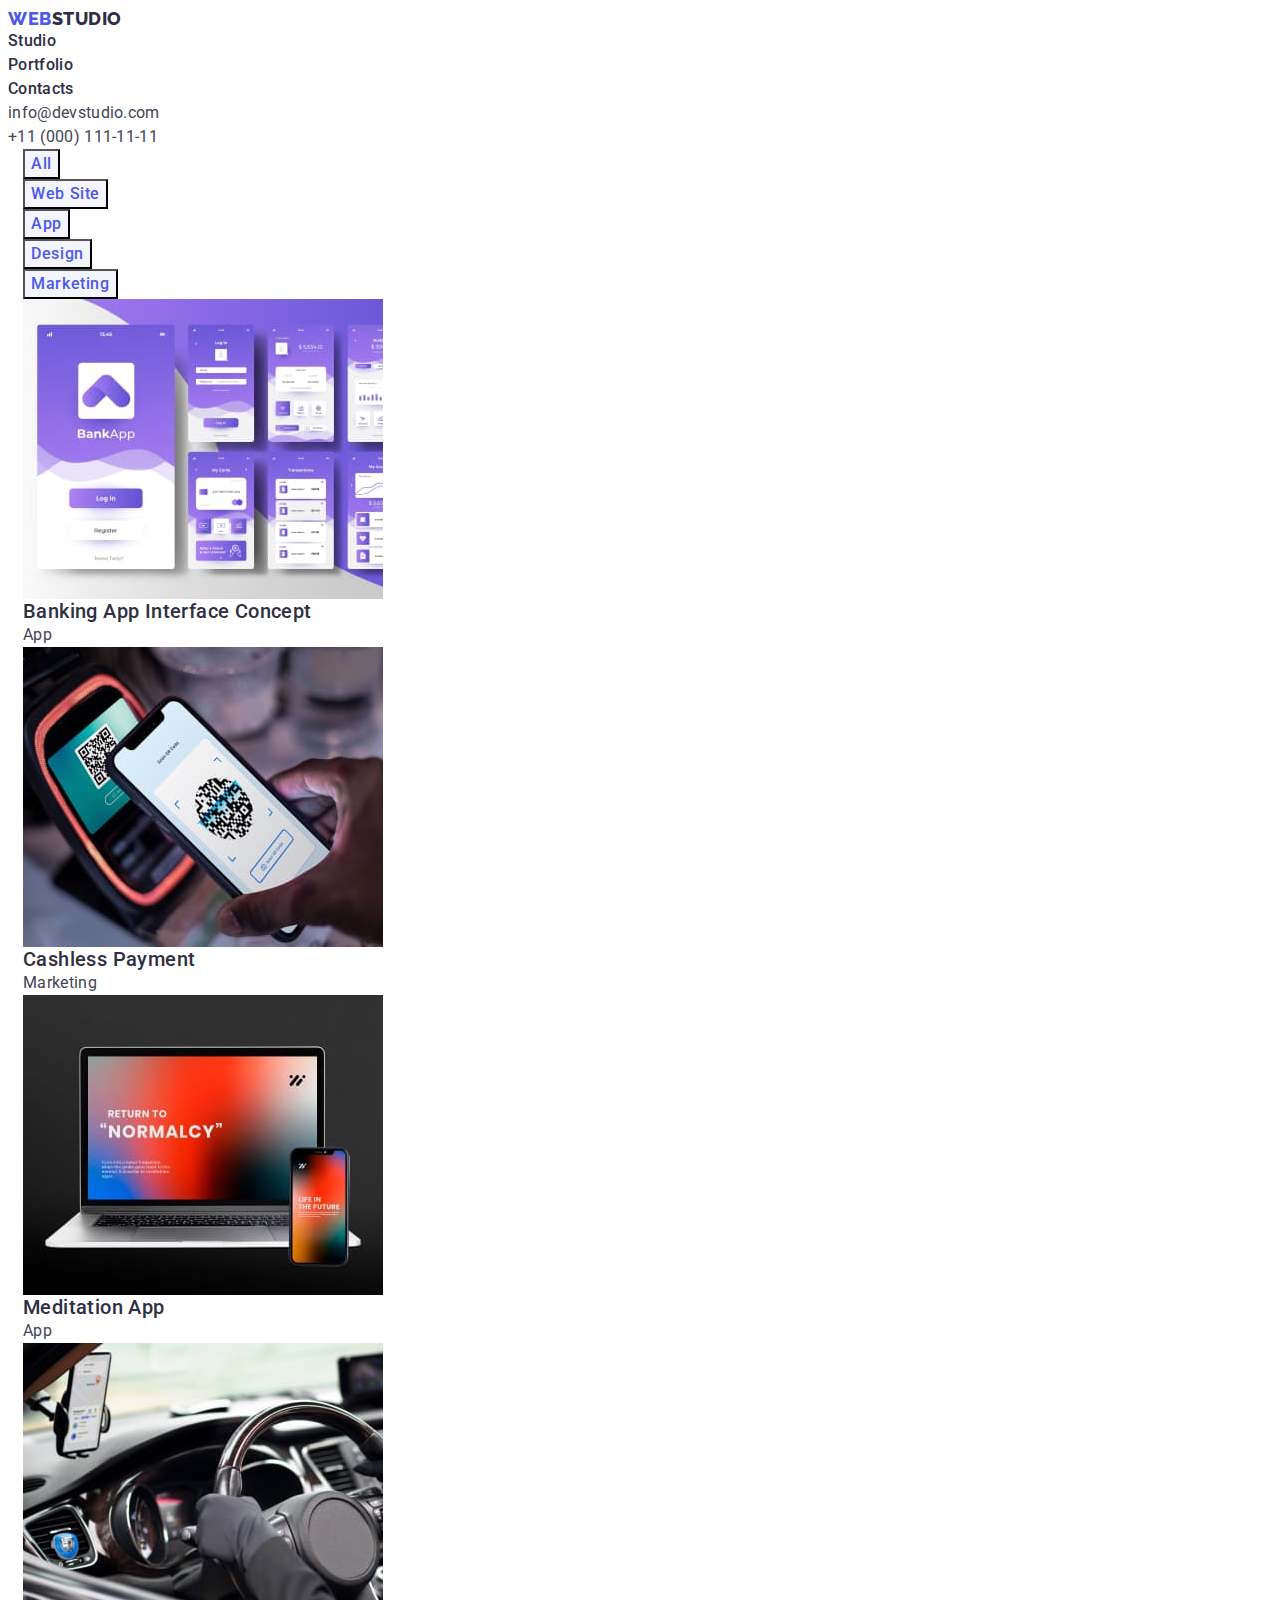
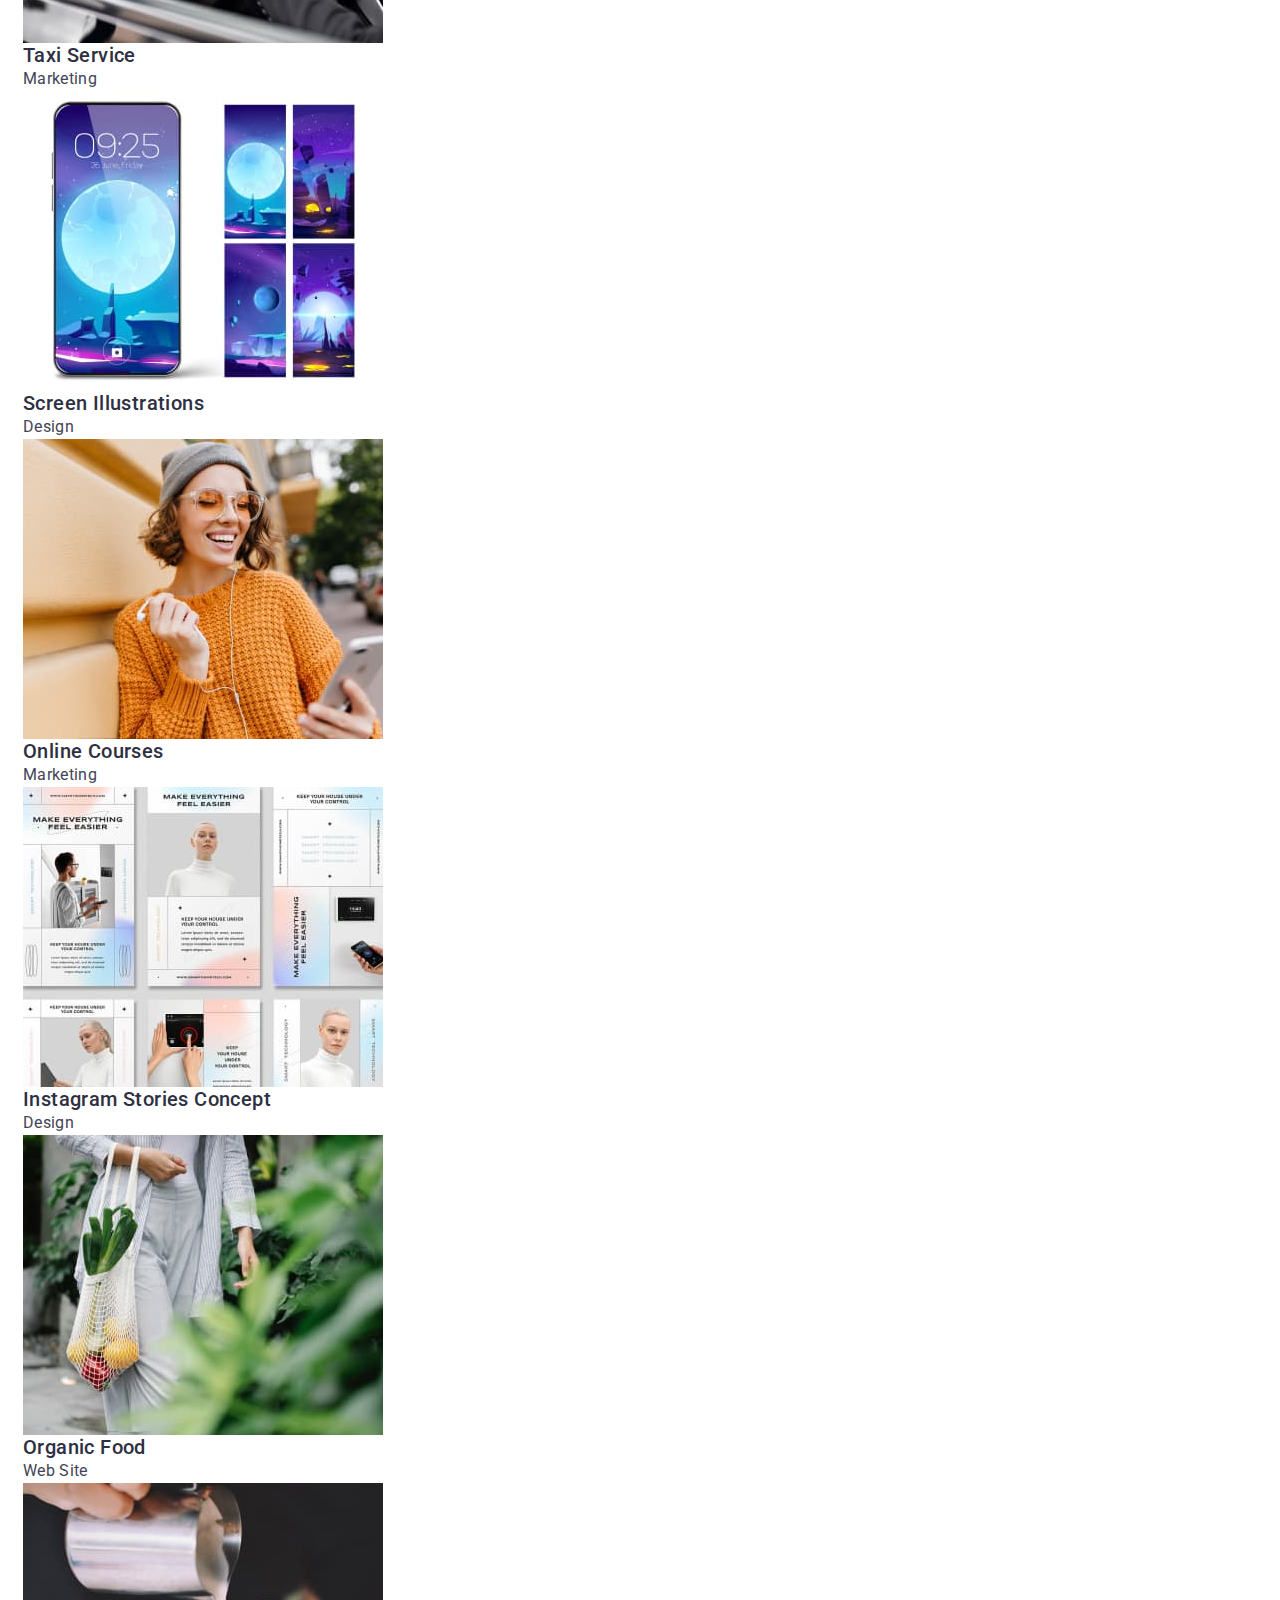
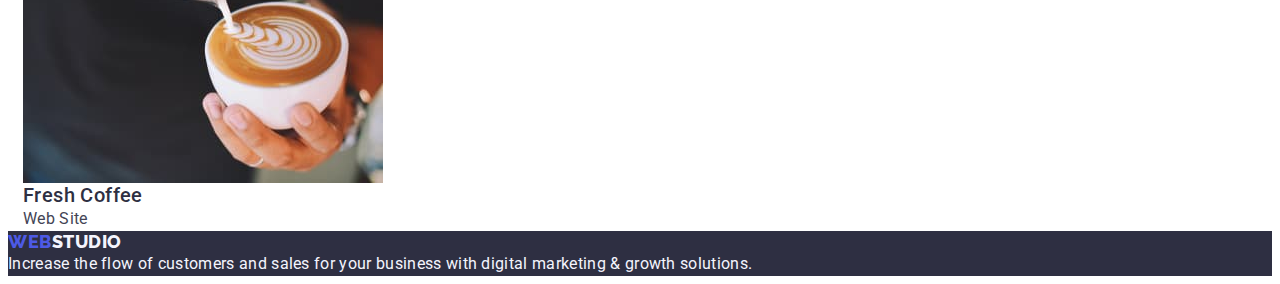
==== portfolio.html @ c01a95d7 "1" ====
<!DOCTYPE html>
<html lang="en">
  <head>
    <meta charset="UTF-8" />
    <meta http-equiv="X-UA-Compatible" content="IE=edge" />
    <meta name="viewport" content="width=device-width, initial-scale=1.0" />
    <title>WebStudio2</title>
    <link rel="preconnect" href="https://fonts.googleapis.com" />
    <link rel="preconnect" href="https://fonts.gstatic.com" crossorigin />
    <link
      href="https://fonts.googleapis.com/css2?family=Raleway:wght@800&family=Roboto:wght@400;500;700;900&display=swap"
      rel="stylesheet"
    />
    <link rel="stylesheet" href="./css/styles.css" />
  </head>
  <body>
    <header>
      <nav>
        <a class="logo link" href="./index.html">
          Web<span class="logotope">Studio</span></a
        >
        <ul class="header-link list">
          <li><a class="onelinks link" href="./index.html">Studio</a></li>
          <li>
            <a class="onelinks link" href="./portfolio.html">Portfolio</a>
          </li>
          <li><a class="onelinks link" href="">Contacts</a></li>
        </ul>
      </nav>
      <address class="blue">
        <ul class="list addr">
          <li>
            <a class="contacts link" href="mailto:info@devstudio.com"
              >info@devstudio.com</a
            >
          </li>
          <li>
            <a class="contacts link" href="tel:+110001111111"
              >+11 (000) 111-11-11</a
            >
          </li>
        </ul>
      </address>
    </header>
    <main>
      <section>
        <div class="container">
          <h1 hidden>pressbutton</h1>
          <ul class="list">
            <li><button class="pressbutton" type="button">All</button></li>
            <li><button class="pressbutton" type="button">Web Site</button></li>
            <li><button class="pressbutton" type="button">App</button></li>
            <li><button class="pressbutton" type="button">Design</button></li>
            <li>
              <button class="pressbutton" type="button">Marketing</button>
            </li>
          </ul>

          <ul class="list">
            <li>
              <a class="link" href="">
                <img src="./images/dz2/img.jpg" alt="вкладки" width="360" />

                <h2 class="page">Banking App Interface Concept</h2>
                <p class="tab">App</p>
              </a>
            </li>
            <li>
              <a class="link" href="">
                <img src="./images/dz2/img1.jpg" alt="сканер" width="360" />

                <h2 class="page">Cashless Payment</h2>
                <p class="tab">Marketing</p>
              </a>
            </li>
            <li>
              <a class="link" href="">
                <img src="./images/dz2/img2.jpg" alt="ноутбук" width="360" />

                <h2 class="page">Meditation App</h2>
                <p class="tab">App</p>
              </a>
            </li>
            <li>
              <a class="link" href="">
                <img src="./images/dz2/img3.jpg" alt="автомобиль" width="360" />

                <h2 class="page">Taxi Service</h2>
                <p class="tab">Marketing</p>
              </a>
            </li>
            <li>
              <a class="link" href="">
                <img src="./images/dz2/img4.jpg" alt="телефон" width="360" />

                <h2 class="page">Screen Illustrations</h2>
                <p class="tab">Design</p>
              </a>
            </li>
            <li>
              <a class="link" href="">
                <img src="./images/dz2/img5.jpg" alt="девушка" width="360" />

                <h2 class="page">Online Courses</h2>
                <p class="tab">Marketing</p>
              </a>
            </li>
            <li>
              <a class="link" href="">
                <img
                  src="./images/dz2/img6.jpg"
                  alt="инстаграммный-конспекс"
                  width="360"
                />
                <h2 class="page">Instagram Stories Concept</h2>
                <p class="tab">Design</p>
              </a>
            </li>
            <li>
              <a class="link" href="">
                <img src="./images/dz2/img7.jpg" alt="еда" width="360" />

                <h2 class="page">Organic Food</h2>
                <p class="tab">Web Site</p>
              </a>
            </li>
            <li>
              <a class="link" href="">
                <img src="./images/dz2/img8.jpg" alt="кофе" width="360" />

                <h2 class="page">Fresh Coffee</h2>
                <p class="tab">Web Site</p>
              </a>
            </li>
          </ul>
        </div>
      </section>
    </main>

    <footer class="basement">
      <a class="logo link" href="./index.html">
        Web<span class="spam">Studio</span></a
      >
      <p class="increase">
        Increase the flow of customers and sales for your business with digital
        marketing & growth solutions.
      </p>
    </footer>
  </body>
</html>
---- css/styles.css ----
:root {
  --primary-navy-color: #2e2f42;
  --primary-slate-color: #434455;
  --primary-cloud-color: #f4f4fd;
  --primary-white-color: #ffffff;
  --primary-iris-color: #4d5ae5;
  --primary-ocean-color: #404bbf;

  --primary-text: "Roboto", sans-serif;
  --secondary-text: "Raleway", sans-serif;
}

h1,
h2,
h3,
p {
  margin-bottom: 0;
  margin-top: 0;
}
ul {
  margin-top: 0;
  margin-bottom: 0;
  padding-left: 0;
}
img {
  display: block;
}

img {
  display: block;
  max-width: 100%;
  object-fit: cover;
}

body {
  font-family: "Roboto", sans-serif;
  color: #434455;
  background-color: #ffffff;
}
/* Голова */
.logo {
  font-family: "Raleway", sans-serif;
  font-weight: 800;
  font-size: 18px;
  text-transform: uppercase;
  line-height: 1.17;
  letter-spacing: 0.03em;
  color: #4d5ae5;
  text-decoration: none;

  display: inline-block;
  margin-right: 76px;
}
.link {
  text-decoration: none;
}
.logotope {
  color: #2e2f42;
}

.onelinks {
  color: var(--primary-navy-color);
  font-weight: 500;
  font-size: 16px;
  letter-spacing: 0.02em;
  text-decoration: none;
  font-family: "Roboto", sans-serif;
  line-height: 1.5;

  padding-bottom: 24px;
  display: flex;
  flex-direction: row;
  align-items: flex-start;
  padding: 0px;
  gap: 40px;
  box-shadow: (0px 4px 4px rgba(0, 0, 0, 0.25));
}
.onelinks:hover {
  color: var(--primary-ocean-color);
}
.onelinks:focus {
  color: var(--primary-ocean-color);
}

.contacts {
  font-family: "Roboto", sans-serif;
  font-size: 16px;
  line-height: 1.5;
  letter-spacing: 0.02em;
  color: var(--primary-slate-color);
  text-decoration: none;
}
.contacts:hover {
  color: var(--primary-ocean-color);
}
.contacts:focus {
  color: var(--primary-ocean-color);
}

.list {
  list-style: none;
  font-style: normal;
}

.net {
  font-style: normal;
}
/* Главная страницв */
.firstpage {
  background-color: var(--primary-navy-color);
}
.titles {
  font-family: "Roboto", sans-serif;
  font-size: 56px;
  line-height: 1.07;
  letter-spacing: 0.02em;
  text-align: center;
  color: #ffffff;
}
.orders {
  background-color: #4d5ae5;
  font-family: "Roboto", sans-serif;
  font-weight: 500;
  font-size: 16px;
  line-height: 1.5;
  letter-spacing: 0.04em;
  cursor: pointer;
  color: var(--primary-white-color);
}
.orders:hover {
  background-color: #404bbf;
}
.orders:focus {
  background-color: #404bbf;
}

/* статьи */
.strategy {
  font-family: "Roboto", sans-serif;
  font-weight: 500;
  font-size: 20px;
  line-height: 1.2;
  letter-spacing: 0.02em;
  color: var(--primary-navy-color);
}
.text {
  font-family: "Roboto", sans-serif;
  font-weight: 400;
  font-size: 16px;
  line-height: 1.5;
  letter-spacing: 0.02em;
  color: var(--primary-slate-color);
  text-align: left;
}

/* Чем занимаются */
.what {
  font-family: "Roboto", sans-serif;
  font-weight: 700;
  font-size: 36px;
  line-height: 1.11;
  letter-spacing: 0.02em;
  color: var(--primary-navy-color);
  text-align: center;
  text-transform: capitalize;
  text-transform: capitalize;
}
.fours {
  background-color: #f4f4fd;
}
.focus {
  background-color: #ffffff;
}
.team {
  font-family: "Roboto", sans-serif;
  font-weight: 700;
  font-size: 36px;
  line-height: 1.11;
  letter-spacing: 0.02em;
  text-align: center;
  text-transform: capitalize;
  color: var(--primary-navy-color);
}
.people {
  font-family: "Roboto", sans-serif;
  font-weight: 500;
  font-size: 20px;
  line-height: 1.2;
  letter-spacing: 0.02em;
  text-align: center;
  color: var(--primary-navy-color);
  background-color: #ffffff;
}
.profession {
  font-family: "Roboto", sans-serif;
  font-weight: 400;
  font-size: 16px;
  line-height: 1.5;
  letter-spacing: 0.02em;
  text-align: center;
  color: var(--primary-slate-color);
  background-color: #ffffff;
}

/* Подвал */
.basement {
  background-color: var(--primary-navy-color);
}
.increase {
  font-family: "Roboto", sans-serif;
  font-weight: 400;
  font-size: 16px;
  line-height: 1.5;
  letter-spacing: 0.02em;
  color: var(--primary-cloud-color);
}
/* Вторая страница */
.pressbutton {
  font-family: "Roboto", sans-serif;
  font-weight: 500;
  font-size: 16px;
  line-height: 1.5;
  letter-spacing: 0.04em;
  color: var(--primary-iris-color);
  background-color: var(--primary-cloud-color);
  cursor: pointer;
}
.pressbutton:hover {
  color: var(--primary-white-color);
  background-color: var(--primary-ocean-color);
}
.pressbutton:focus {
  color: var(--primary-white-color);
  background-color: var(--primary-ocean-color);
}

.web {
  font-family: "Roboto", sans-serif;
  font-weight: 500;
  font-size: 16px;
  line-height: 1.5;
  letter-spacing: 0.04em;
  color: var(--primary-iris-color);
  background-color: var(--primary-cloud-color);
  cursor: pointer;
}
.web:hover {
  color: var(--primary-white-color);
  background-color: var(--primary-ocean-color);
}
.web:focus {
  color: var(--primary-white-color);
  background-color: var(--primary-ocean-color);
}
.app {
  font-family: "Roboto", sans-serif;
  font-weight: 500;
  font-size: 16px;
  line-height: 1.5;
  letter-spacing: 0.04em;
  color: var(--primary-iris-color);
  background-color: var(--primary-cloud-color);
  cursor: pointer;
}
.app:hover {
  color: var(--primary-white-color);
  background-color: var(--primary-ocean-color);
}
.app:focus {
  color: var(--primary-white-color);
  background-color: var(--primary-ocean-color);
}
.design {
  font-family: "Roboto", sans-serif;
  font-weight: 500;
  font-size: 16px;
  line-height: 1.5;
  letter-spacing: 0.04em;
  color: var(--primary-iris-color);
  background-color: var(--primary-cloud-color);
  cursor: pointer;
}
.design:hover {
  color: var(--primary-white-color);
  background-color: var(--primary-ocean-color);
}
.design:focus {
  color: var(--primary-white-color);
  background-color: var(--primary-ocean-color);
}
.list {
  list-style: none;
}

.markering {
  font-family: "Roboto", sans-serif;
  font-weight: 500;
  font-size: 16px;
  line-height: 1.5;
  letter-spacing: 0.04em;
  color: var(--primary-iris-color);
  background-color: var(--primary-cloud-color);
  cursor: pointer;
}
.markering:hover {
  color: var(--primary-white-color);
  background-color: var(--primary-ocean-color);
}
.markering:focus {
  color: var(--primary-white-color);
  background-color: var(--primary-ocean-color);
}

.page {
  font-family: "Roboto", sans-serif;
  font-weight: 500;
  font-size: 20px;
  line-height: 1.2;
  letter-spacing: 0.02em;
  color: var(--primary-navy-color);
}
.tab {
  font-family: "Roboto", sans-serif;
  font-weight: 400;
  font-size: 16px;
  line-height: 1.5;
  letter-spacing: 0.02em;
  color: var(--primary-slate-color);
}

.addr {
  font-style: normal;
}
.blue {
  font-style: normal;
}

.spam {
  color: #f4f4fd;
}

.header-nav {
  display: flex;
  align-items: baseline;
  width: 1440px;
  align-items: center;
}

.main-title {
  width: 1440px;
  height: 600px;
  padding-left: 0px;
  padding-top: 72px;
  box-shadow: 0px 4px 4px rgba(0, 0, 0, 0.25);
}

.main-block {
  width: 1128px;
}

.main-what {
}

.main-fours {
}

.footer-increase {
}
.header-link {
  gap: 40px;
}
.open {
  border-bottom: 1px solid #e7e9fc;
}
.container {
  width: 1158px;
  margin: 0;
  padding-left: 15px;
  padding-right: 15px;
}
.header-ul {
  padding-top: 24px;
  padding-bottom: 24px;
  display: flex;
}
.header-ct {
  display: flex;
  gap: 40px;
}
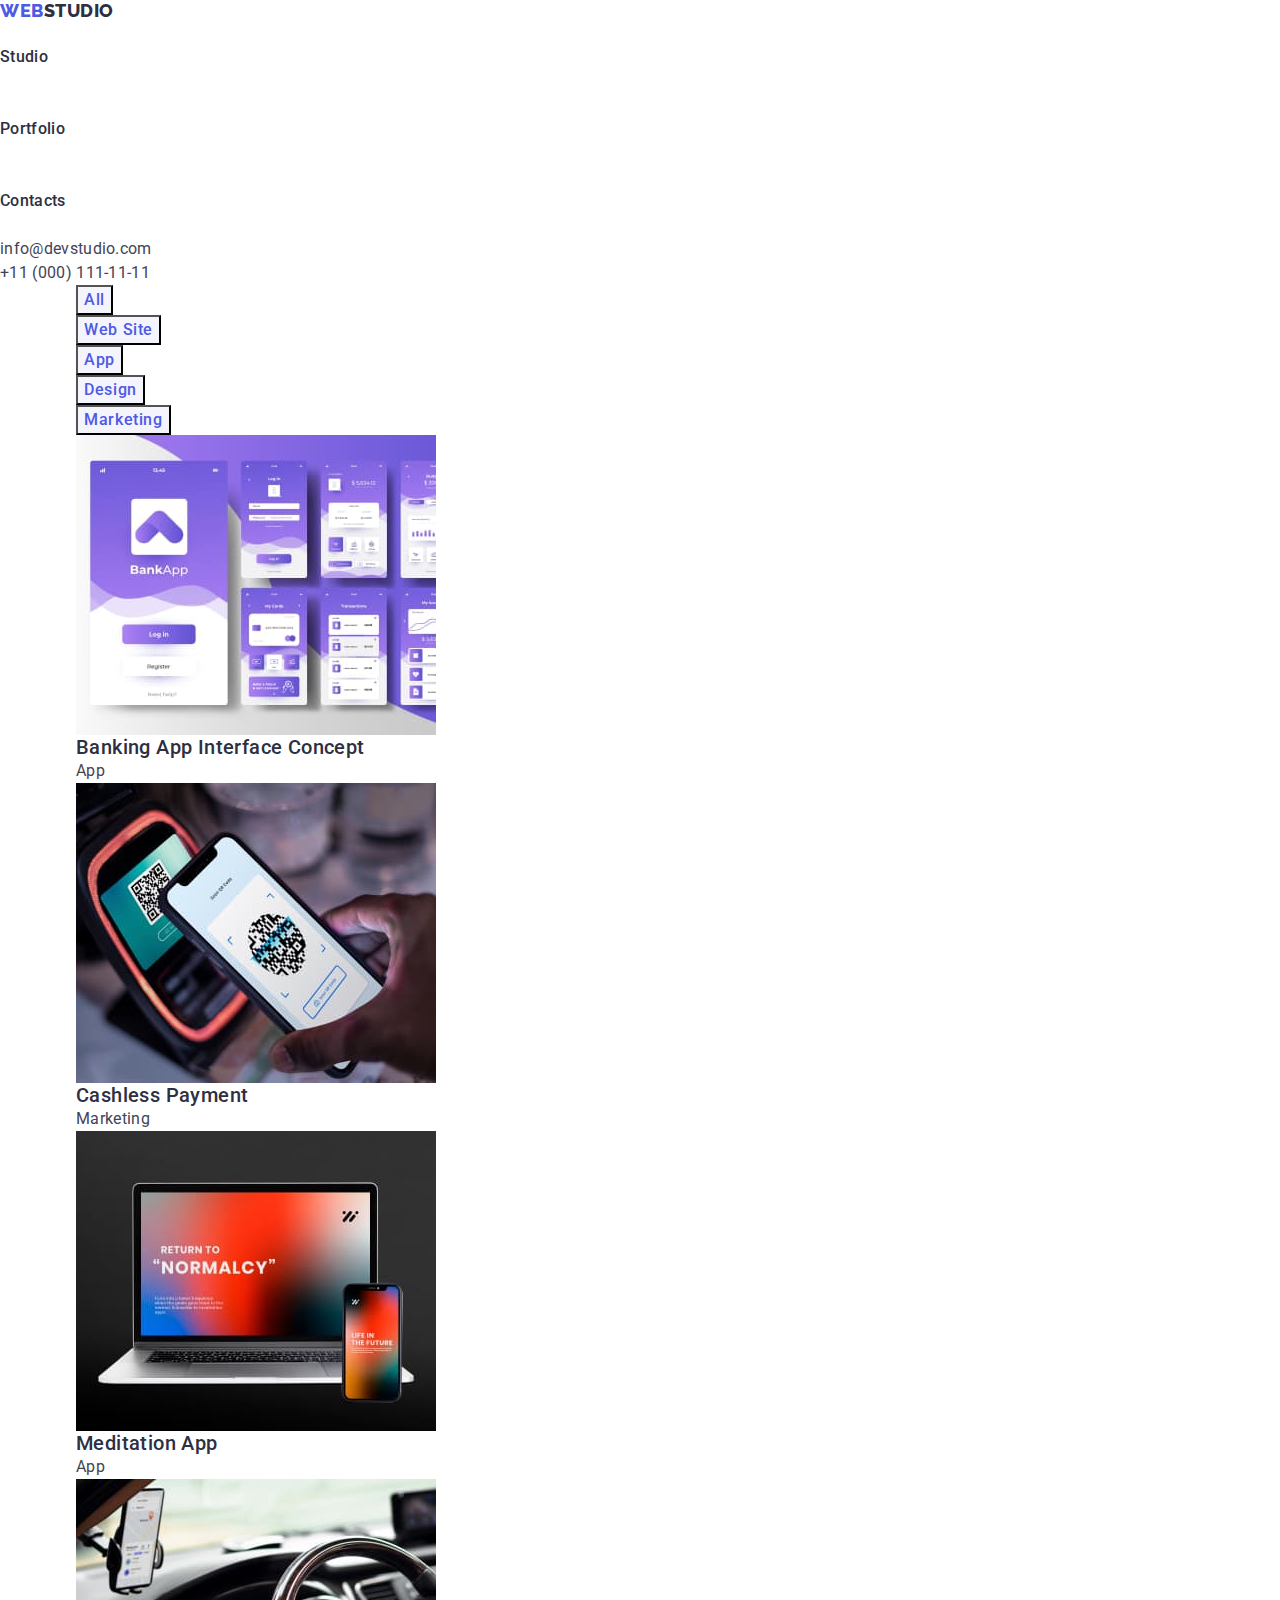
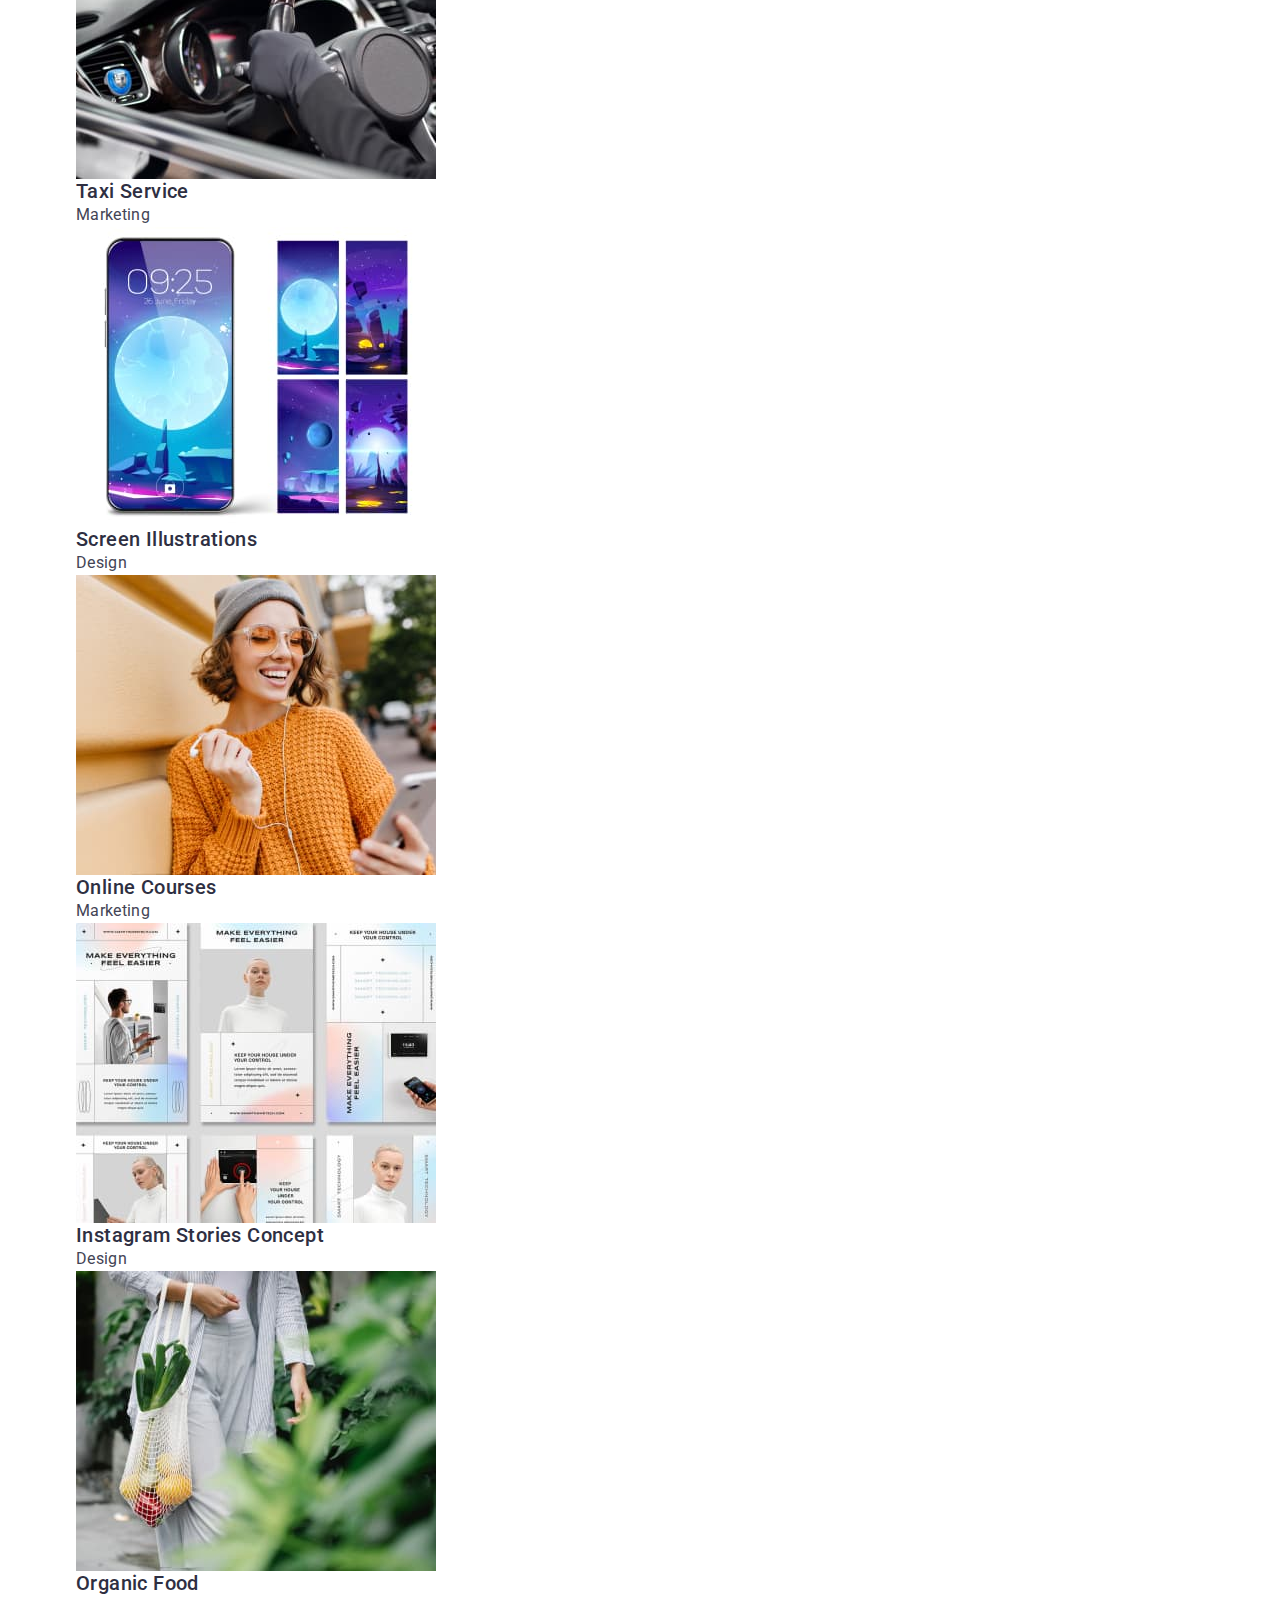
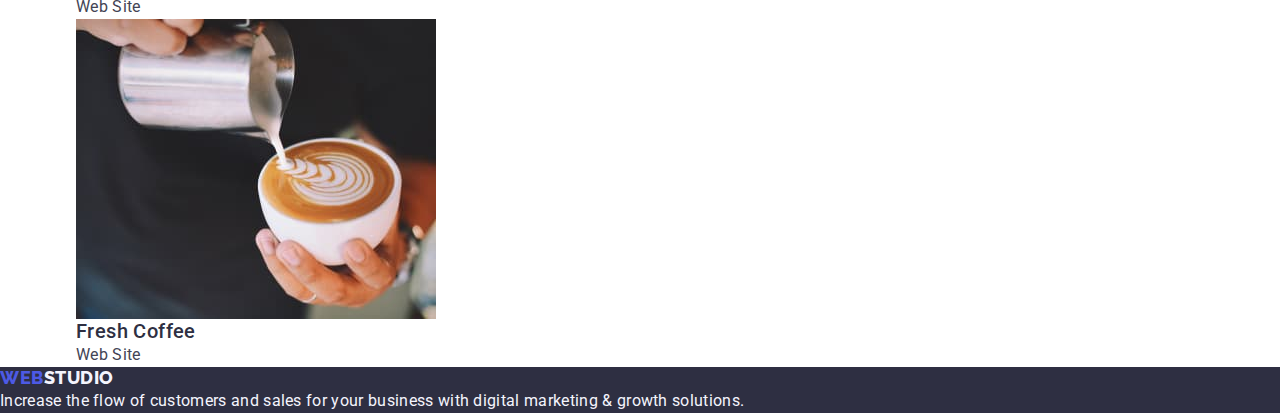
==== commit cefb3cac: "4" ====
--- a/portfolio.html
+++ b/portfolio.html
@@ -5,6 +5,10 @@
     <meta http-equiv="X-UA-Compatible" content="IE=edge" />
     <meta name="viewport" content="width=device-width, initial-scale=1.0" />
     <title>WebStudio2</title>
+    <link
+      rel="stylesheet"
+      href="https://cdn.jsdelivr.net/npm/modern-normalize@2.0.0/modern-normalize.min.css"
+    />
     <link rel="preconnect" href="https://fonts.googleapis.com" />
     <link rel="preconnect" href="https://fonts.gstatic.com" crossorigin />
     <link
--- a/css/styles.css
+++ b/css/styles.css
@@ -66,12 +66,10 @@
   text-decoration: none;
   font-family: "Roboto", sans-serif;
   line-height: 1.5;
-
+  padding-top: 24px;
   padding-bottom: 24px;
   display: flex;
   flex-direction: row;
-  align-items: flex-start;
-  padding: 0px;
   gap: 40px;
   box-shadow: (0px 4px 4px rgba(0, 0, 0, 0.25));
 }
@@ -108,6 +106,8 @@
 /* Главная страницв */
 .firstpage {
   background-color: var(--primary-navy-color);
+  padding-top: 188px;
+  padding-bottom: 188px;
 }
 .titles {
   font-family: "Roboto", sans-serif;
@@ -116,6 +116,7 @@
   letter-spacing: 0.02em;
   text-align: center;
   color: #ffffff;
+  max-width: 496px;
 }
 .orders {
   background-color: #4d5ae5;
@@ -126,6 +127,12 @@
   letter-spacing: 0.04em;
   cursor: pointer;
   color: var(--primary-white-color);
+  display: block;
+
+  height: 56px;
+  border: none;
+  border-radius: 4px;
+  min-width: 169px;
 }
 .orders:hover {
   background-color: #404bbf;
@@ -349,8 +356,8 @@
 .main-title {
   width: 1440px;
   height: 600px;
-  padding-left: 0px;
-  padding-top: 72px;
+  padding-left: 188px;
+  padding-top: 188px;
   box-shadow: 0px 4px 4px rgba(0, 0, 0, 0.25);
 }
 
@@ -374,7 +381,7 @@
 }
 .container {
   width: 1158px;
-  margin: 0;
+  margin: 0 auto;
   padding-left: 15px;
   padding-right: 15px;
 }
@@ -382,8 +389,14 @@
   padding-top: 24px;
   padding-bottom: 24px;
   display: flex;
+  gap: 40px;
 }
 .header-ct {
   display: flex;
   gap: 40px;
-}
+  padding-top: 24px;
+  padding-bottom: 24px;
+}
+.header-div {
+  display: flex;
+}
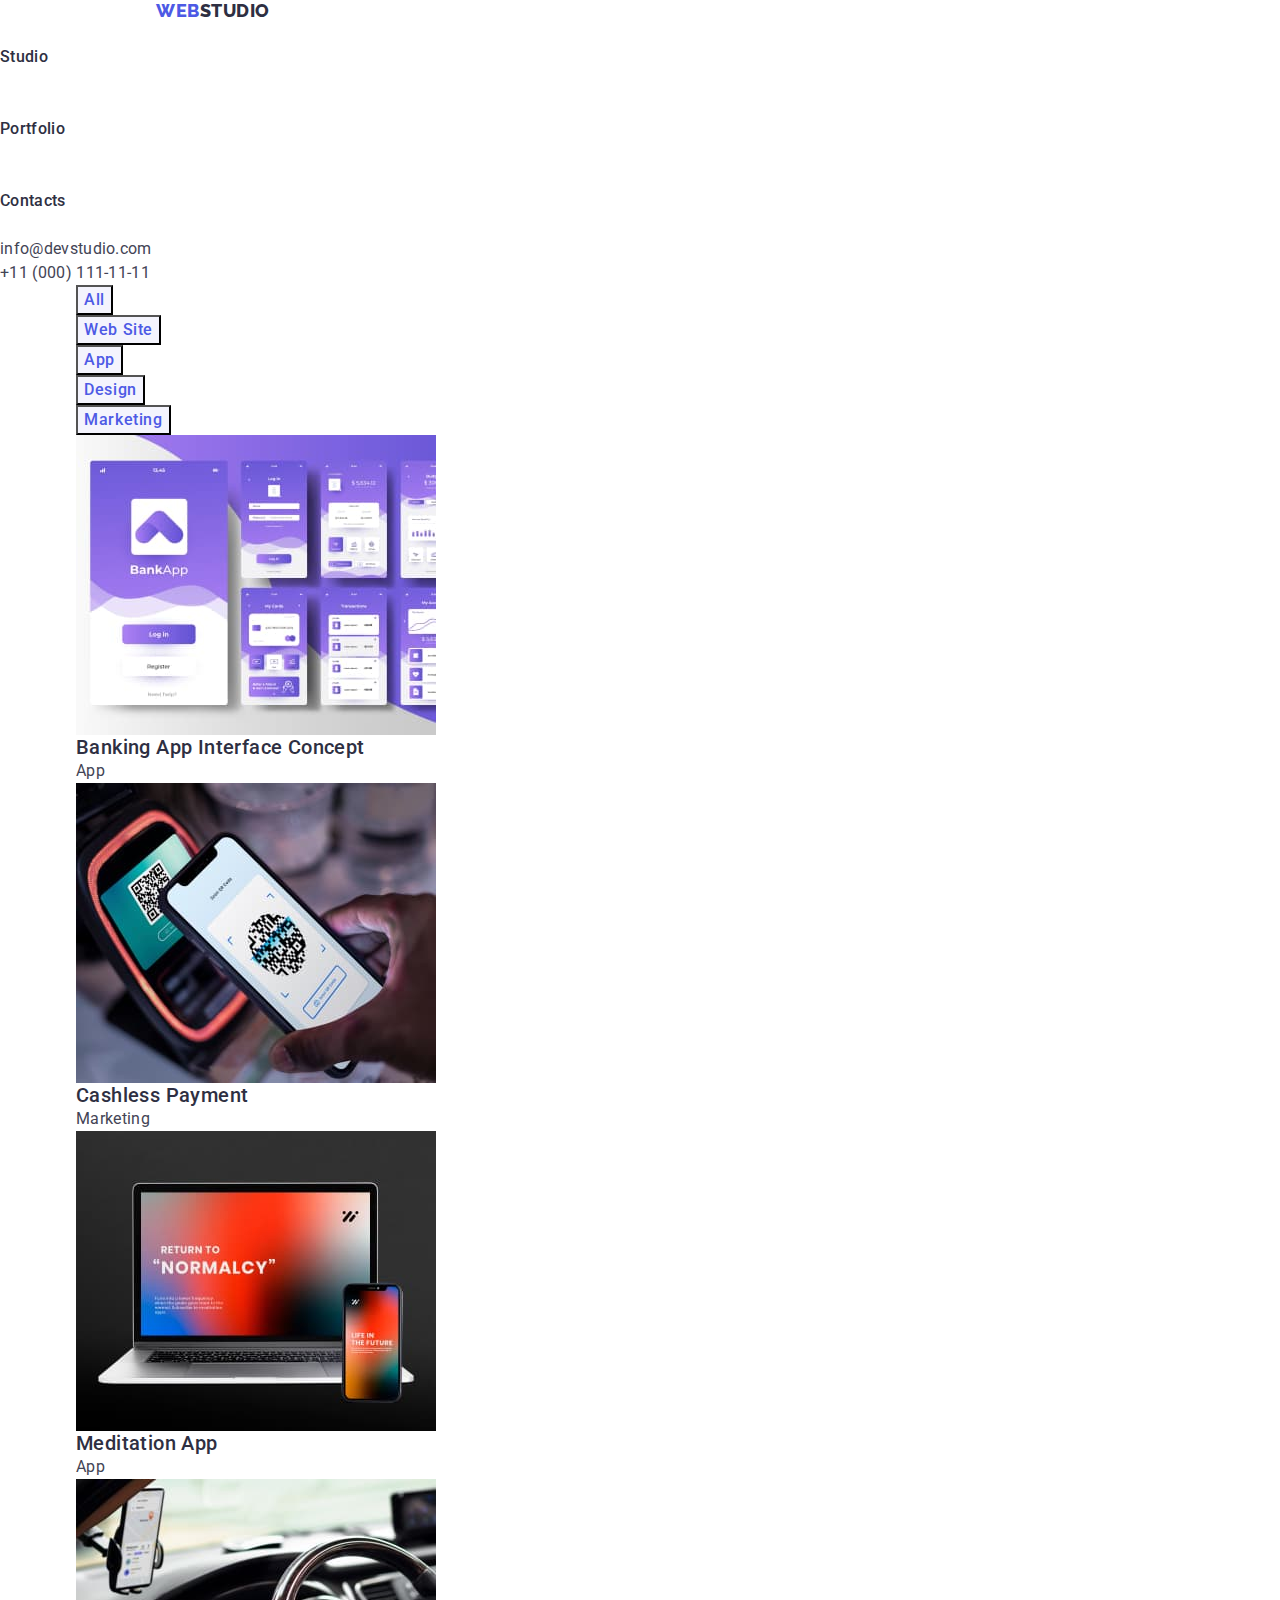
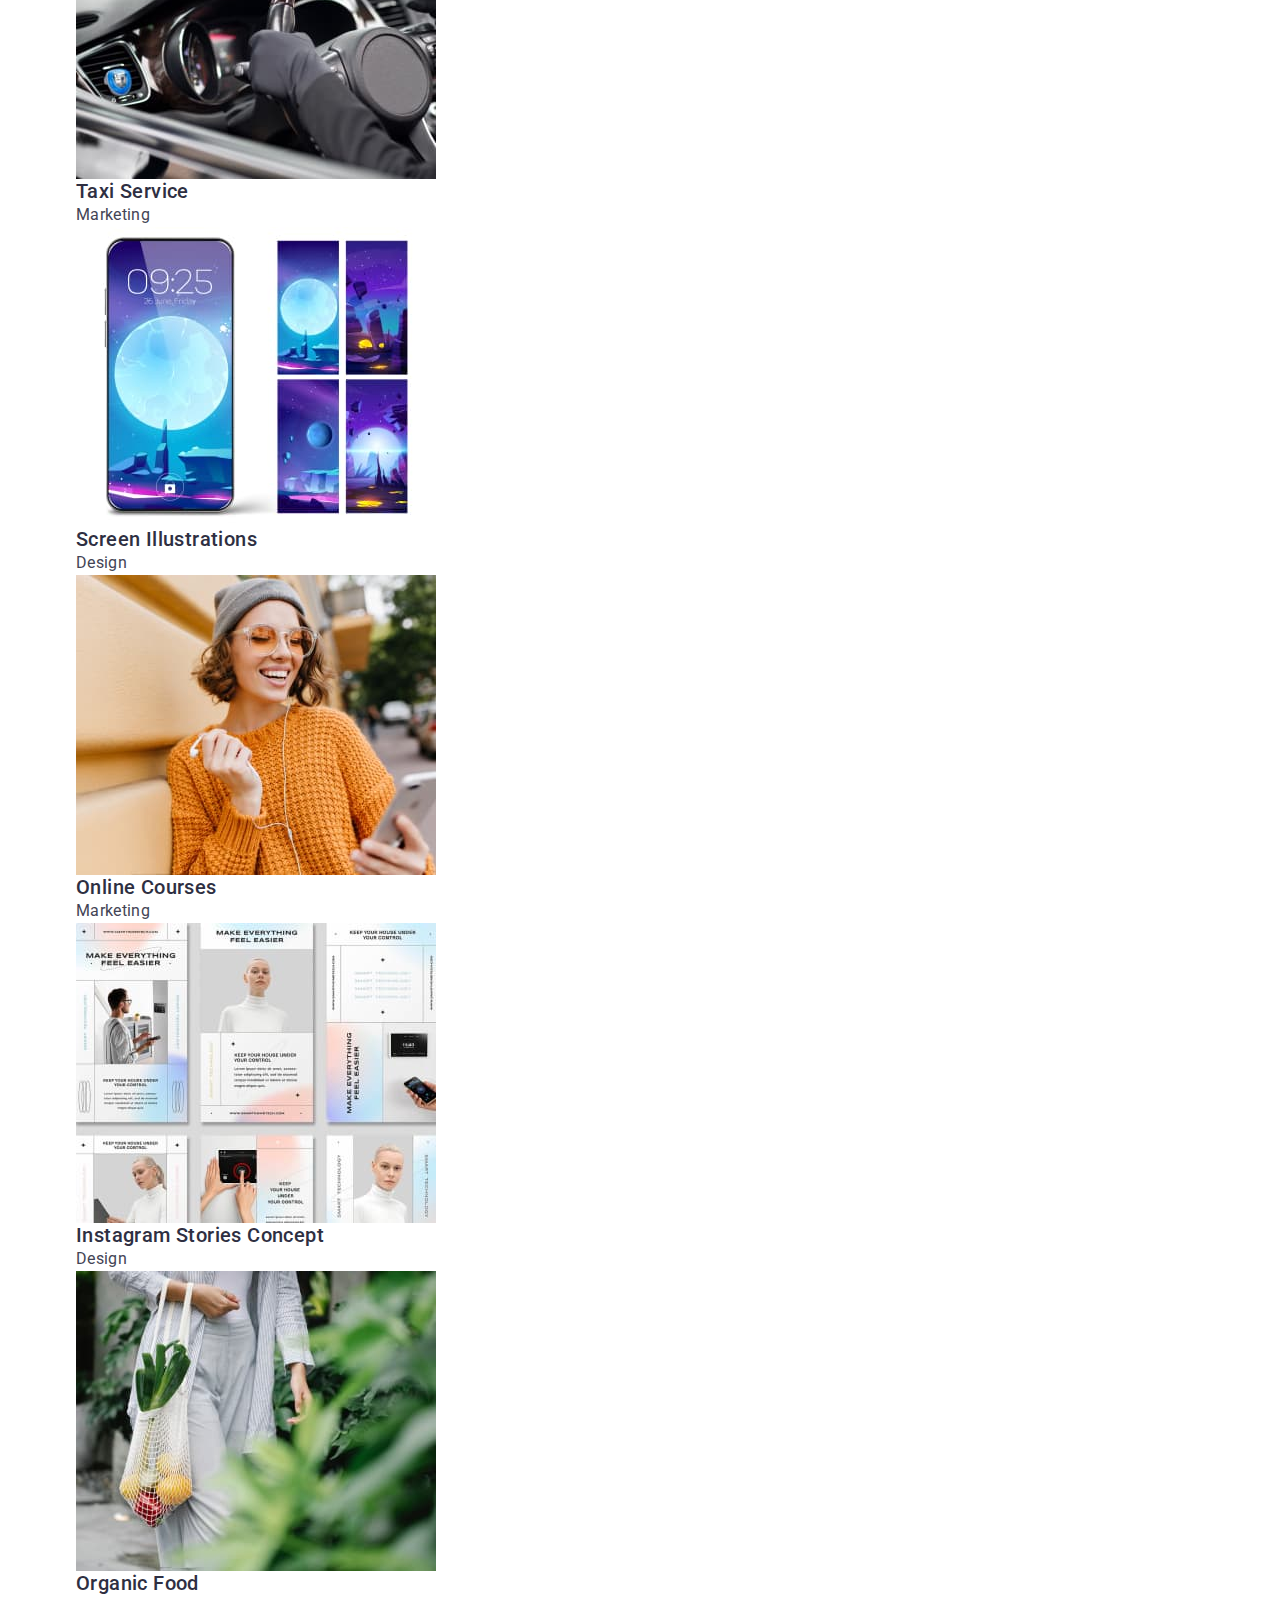
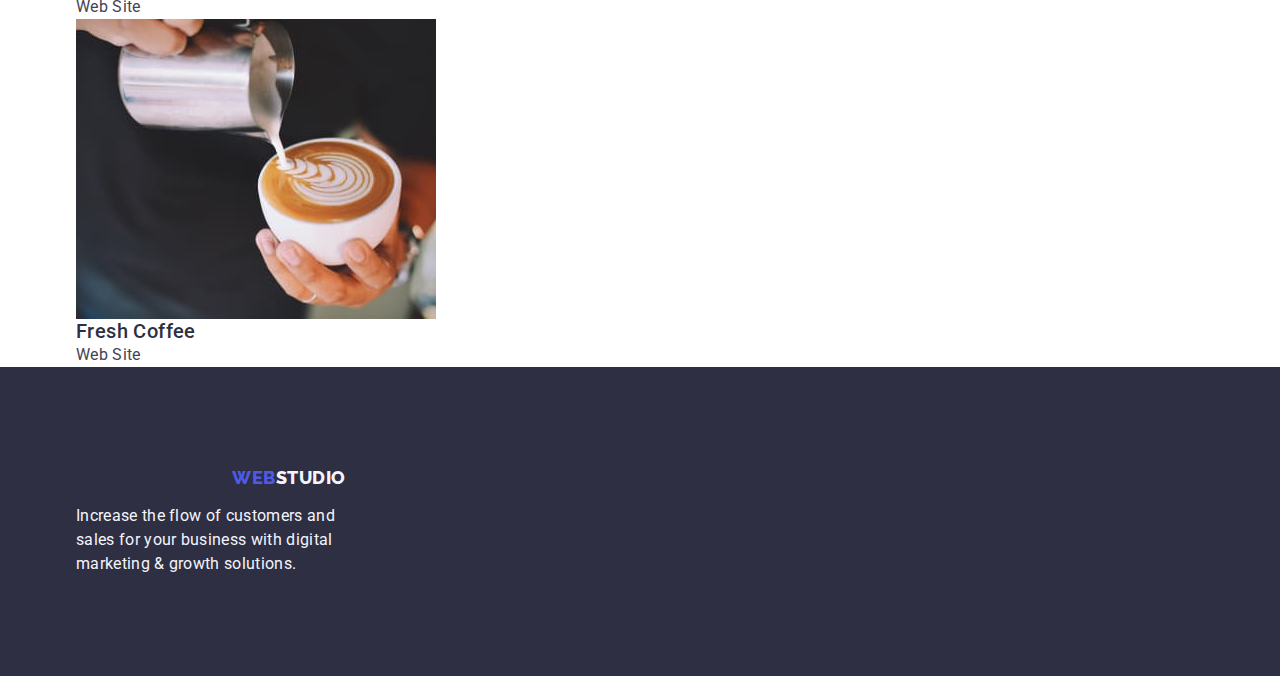
==== commit a5b4ff95: "5" ====
--- a/portfolio.html
+++ b/portfolio.html
@@ -142,13 +142,15 @@
     </main>
 
     <footer class="basement">
-      <a class="logo link" href="./index.html">
-        Web<span class="spam">Studio</span></a
-      >
-      <p class="increase">
-        Increase the flow of customers and sales for your business with digital
-        marketing & growth solutions.
-      </p>
+      <div class="footer-increase container">
+        <a class="logo link logo-footer" href="./index.html">
+          Web<span class="spam">Studio</span></a
+        >
+        <p class="increase">
+          Increase the flow of customers and sales for your business with
+          digital marketing & growth solutions.
+        </p>
+      </div>
     </footer>
   </body>
 </html>
--- a/css/styles.css
+++ b/css/styles.css
@@ -24,12 +24,6 @@
 }
 img {
   display: block;
-}
-
-img {
-  display: block;
-  max-width: 100%;
-  object-fit: cover;
 }
 
 body {
@@ -49,6 +43,7 @@
   text-decoration: none;
 
   display: inline-block;
+  margin-left: 156px;
   margin-right: 76px;
 }
 .link {
@@ -69,9 +64,8 @@
   padding-top: 24px;
   padding-bottom: 24px;
   display: flex;
-  flex-direction: row;
   gap: 40px;
-  box-shadow: (0px 4px 4px rgba(0, 0, 0, 0.25));
+  align-items: center;
 }
 .onelinks:hover {
   color: var(--primary-ocean-color);
@@ -87,6 +81,9 @@
   letter-spacing: 0.02em;
   color: var(--primary-slate-color);
   text-decoration: none;
+  padding-top: 24px;
+  padding-bottom: 24px;
+  gap: 40px;
 }
 .contacts:hover {
   color: var(--primary-ocean-color);
@@ -116,7 +113,8 @@
   letter-spacing: 0.02em;
   text-align: center;
   color: #ffffff;
-  max-width: 496px;
+  text-align: center;
+  margin-bottom: 48px;
 }
 .orders {
   background-color: #4d5ae5;
@@ -212,6 +210,8 @@
 /* Подвал */
 .basement {
   background-color: var(--primary-navy-color);
+  padding-top: 100px;
+  padding-bottom: 100px;
 }
 .increase {
   font-family: "Roboto", sans-serif;
@@ -220,6 +220,8 @@
   line-height: 1.5;
   letter-spacing: 0.02em;
   color: var(--primary-cloud-color);
+  width: 264px;
+  height: 72px;
 }
 /* Вторая страница */
 .pressbutton {
@@ -354,11 +356,6 @@
 }
 
 .main-title {
-  width: 1440px;
-  height: 600px;
-  padding-left: 188px;
-  padding-top: 188px;
-  box-shadow: 0px 4px 4px rgba(0, 0, 0, 0.25);
 }
 
 .main-block {
@@ -399,4 +396,10 @@
 }
 .header-div {
   display: flex;
-}
+  width: 1440px;
+  height: 72px;
+  justify-content: space-between;
+}
+.logo-footer {
+  margin-bottom: 16px;
+}
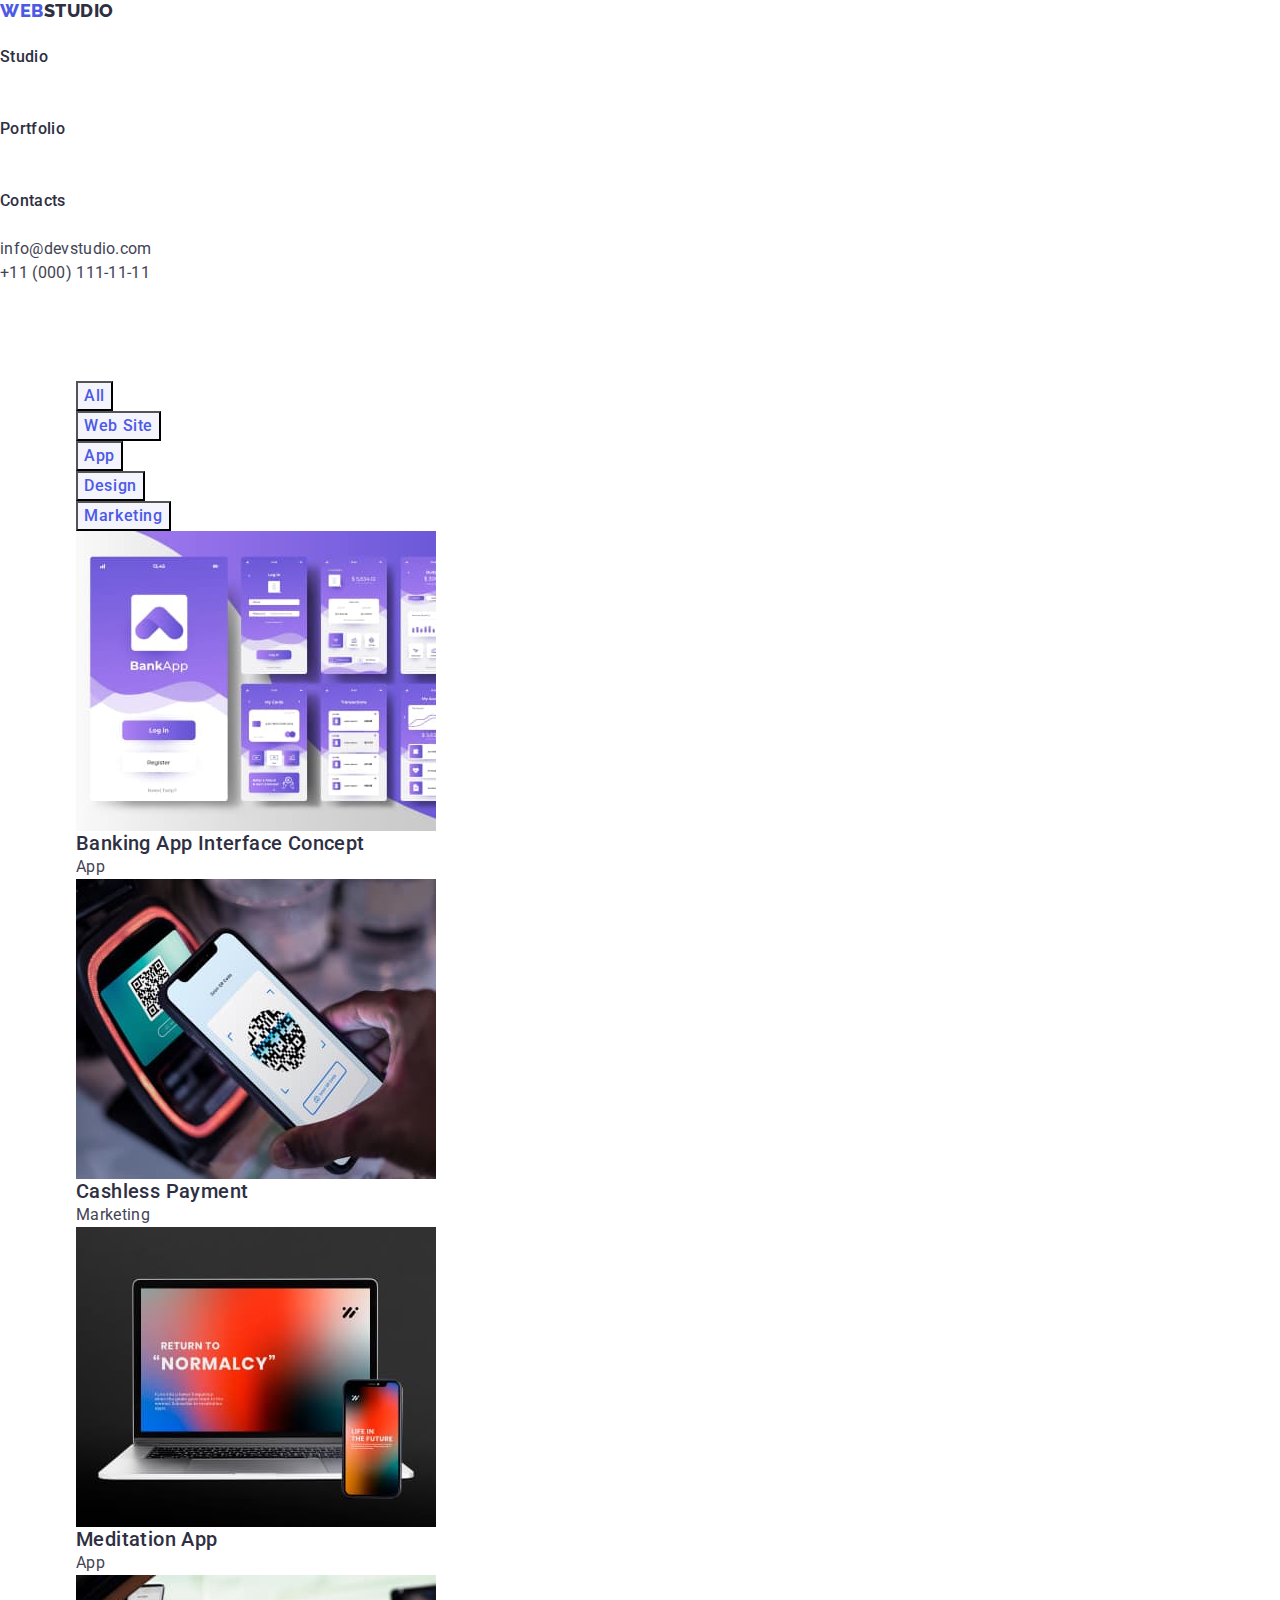
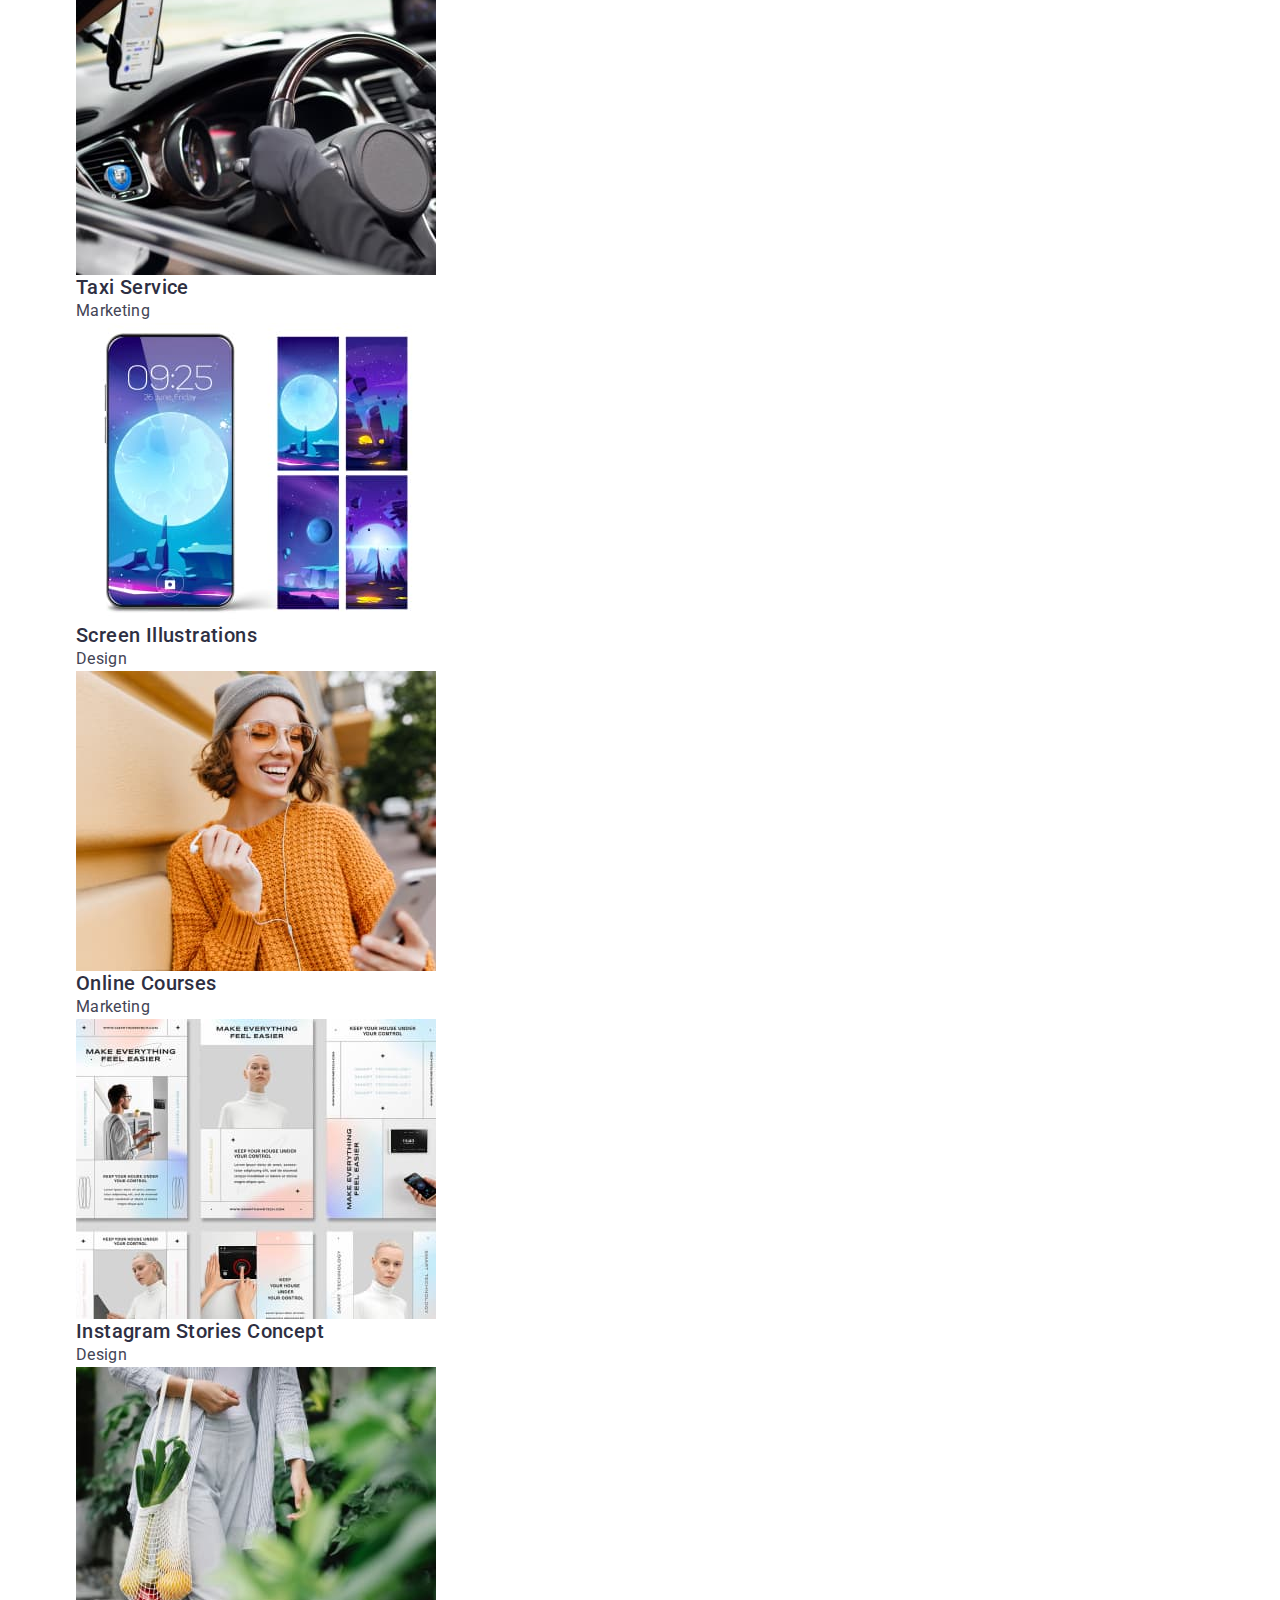
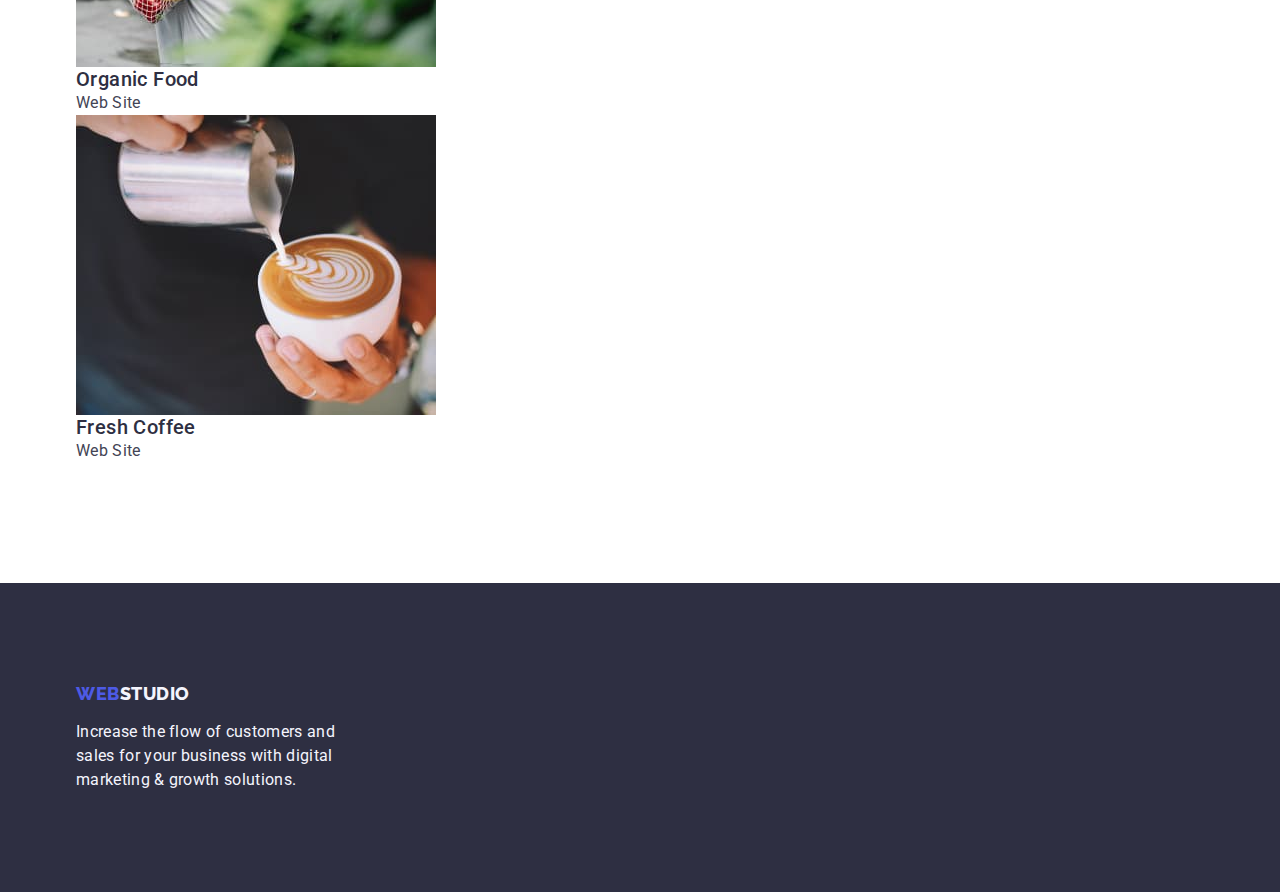
==== commit c89bc827: "9" ====
--- a/portfolio.html
+++ b/portfolio.html
@@ -47,7 +47,7 @@
       </address>
     </header>
     <main>
-      <section>
+      <section class="main-portfolio">
         <div class="container">
           <h1 hidden>pressbutton</h1>
           <ul class="list">
--- a/css/styles.css
+++ b/css/styles.css
@@ -43,7 +43,7 @@
   text-decoration: none;
 
   display: inline-block;
-  margin-left: 156px;
+
   margin-right: 76px;
 }
 .link {
@@ -64,7 +64,9 @@
   padding-top: 24px;
   padding-bottom: 24px;
   display: flex;
+  flex-direction: row;
   gap: 40px;
+  box-shadow: (0px 4px 4px rgba(0, 0, 0, 0.25));
   align-items: center;
 }
 .onelinks:hover {
@@ -81,8 +83,7 @@
   letter-spacing: 0.02em;
   color: var(--primary-slate-color);
   text-decoration: none;
-  padding-top: 24px;
-  padding-bottom: 24px;
+
   gap: 40px;
 }
 .contacts:hover {
@@ -114,7 +115,7 @@
   text-align: center;
   color: #ffffff;
   text-align: center;
-  margin-bottom: 48px;
+  max-width: 496px;
 }
 .orders {
   background-color: #4d5ae5;
@@ -140,6 +141,9 @@
 }
 
 /* статьи */
+.text-four {
+  width: calc((100% - 3 * 24px) / 4);
+}
 .strategy {
   font-family: "Roboto", sans-serif;
   font-weight: 500;
@@ -147,6 +151,7 @@
   line-height: 1.2;
   letter-spacing: 0.02em;
   color: var(--primary-navy-color);
+  margin-bottom: 8px;
 }
 .text {
   font-family: "Roboto", sans-serif;
@@ -168,13 +173,16 @@
   color: var(--primary-navy-color);
   text-align: center;
   text-transform: capitalize;
-  text-transform: capitalize;
+  margin-bottom: 72px;
 }
 .fours {
   background-color: #f4f4fd;
+  padding: 120px 0;
 }
 .focus {
   background-color: #ffffff;
+  width: calc((100% - 3 * 24px) / 4);
+  border-radius: 0 0 4px 4px;
 }
 .team {
   font-family: "Roboto", sans-serif;
@@ -185,6 +193,7 @@
   text-align: center;
   text-transform: capitalize;
   color: var(--primary-navy-color);
+  margin-bottom: 72px;
 }
 .people {
   font-family: "Roboto", sans-serif;
@@ -195,6 +204,8 @@
   text-align: center;
   color: var(--primary-navy-color);
   background-color: #ffffff;
+  text-align: center;
+  margin-bottom: 8px;
 }
 .profession {
   font-family: "Roboto", sans-serif;
@@ -205,6 +216,7 @@
   text-align: center;
   color: var(--primary-slate-color);
   background-color: #ffffff;
+  text-align: center;
 }
 
 /* Подвал */
@@ -337,7 +349,7 @@
   color: var(--primary-slate-color);
 }
 
-.addr {
+.add {
   font-style: normal;
 }
 .blue {
@@ -350,16 +362,11 @@
 
 .header-nav {
   display: flex;
-  align-items: baseline;
-  width: 1440px;
+
   align-items: center;
 }
 
 .main-title {
-}
-
-.main-block {
-  width: 1128px;
 }
 
 .main-what {
@@ -390,16 +397,47 @@
 }
 .header-ct {
   display: flex;
-  gap: 40px;
   padding-top: 24px;
   padding-bottom: 24px;
+  gap: 40px;
 }
 .header-div {
   display: flex;
-  width: 1440px;
-  height: 72px;
   justify-content: space-between;
 }
 .logo-footer {
   margin-bottom: 16px;
 }
+.main-section-two {
+  padding: 120px 0;
+}
+.section-box {
+  gap: 24px;
+  display: flex;
+}
+
+.section-three {
+  padding-bottom: 120px;
+}
+
+.visually-hidden {
+  color: var(--primary-navy-color);
+}
+.div-three {
+  display: flex;
+  gap: 24px;
+}
+
+.div-three-li {
+  width: calc((100%-2 * 24px) / 3);
+}
+.fours-ul {
+  display: flex;
+  gap: 24px;
+}
+.people-div {
+  padding: 32px 16px;
+}
+.main-portfolio {
+  padding: 96px 0 120px 0;
+}
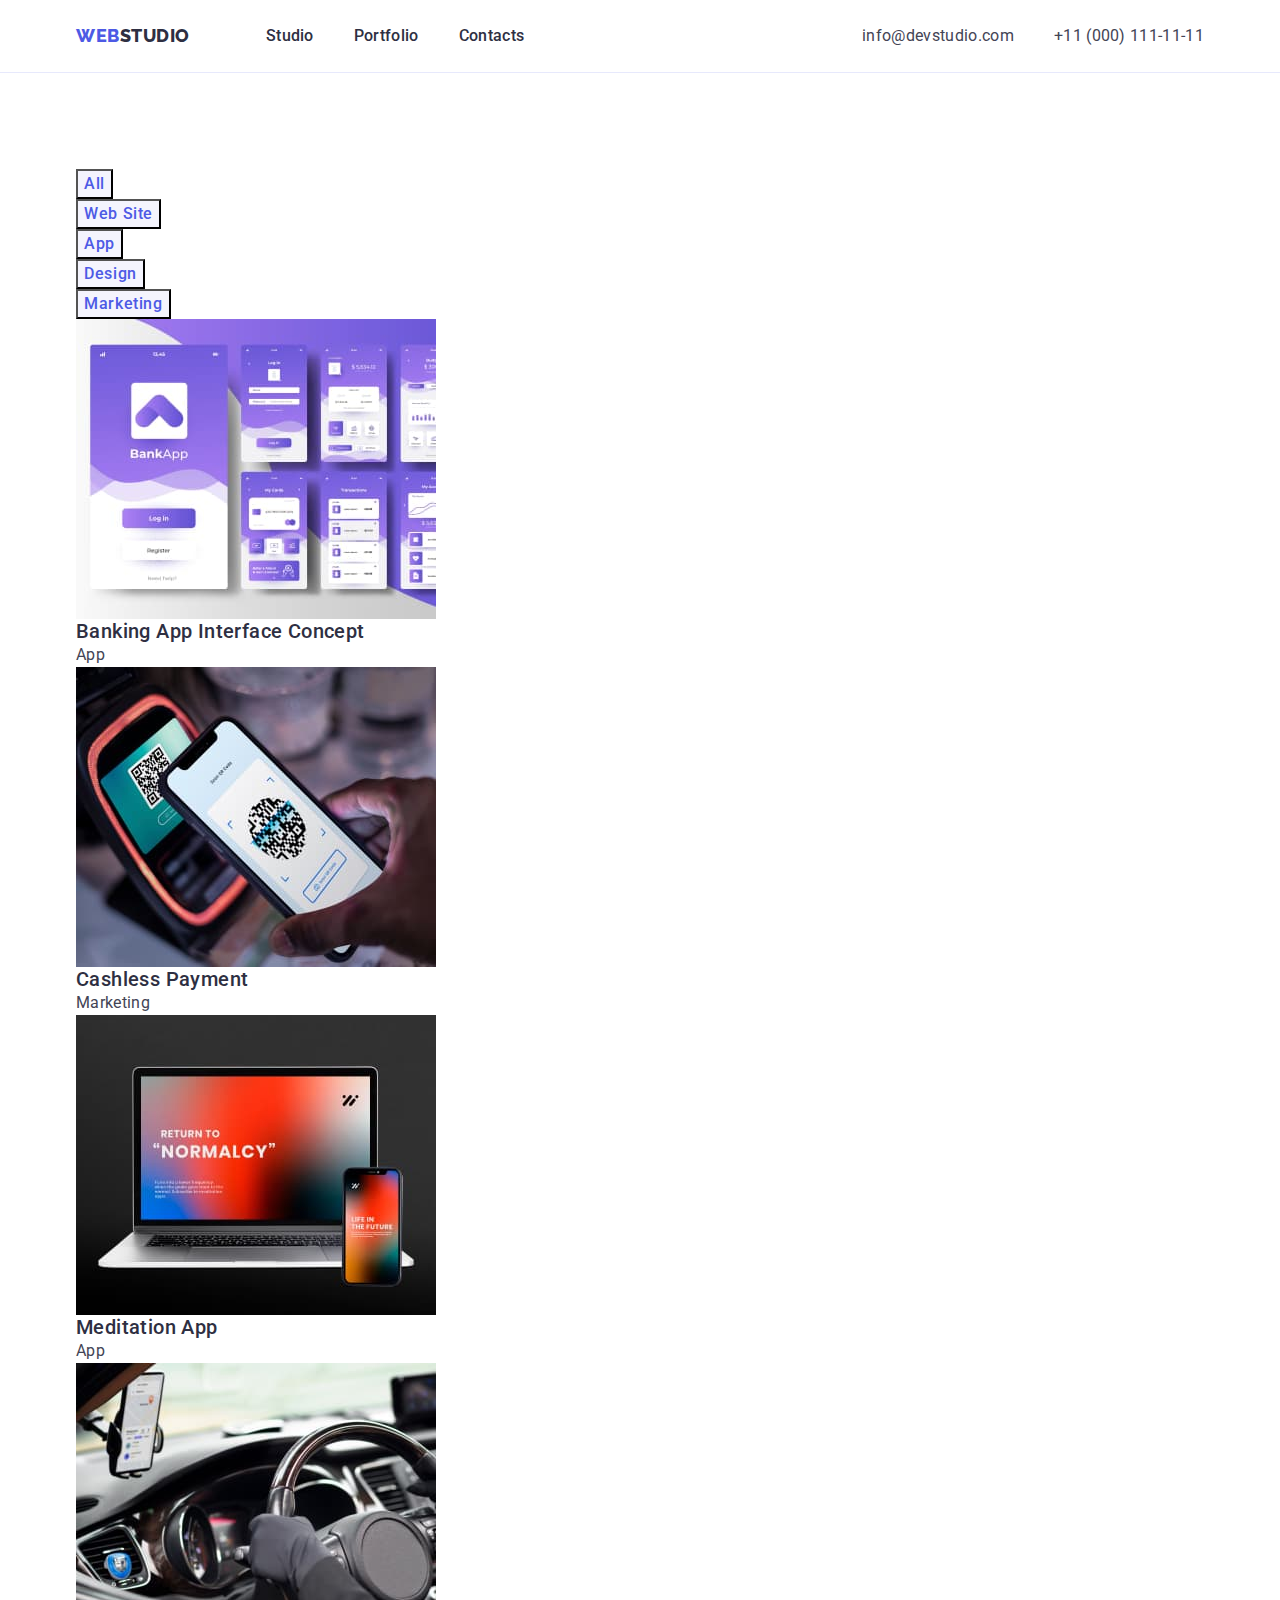
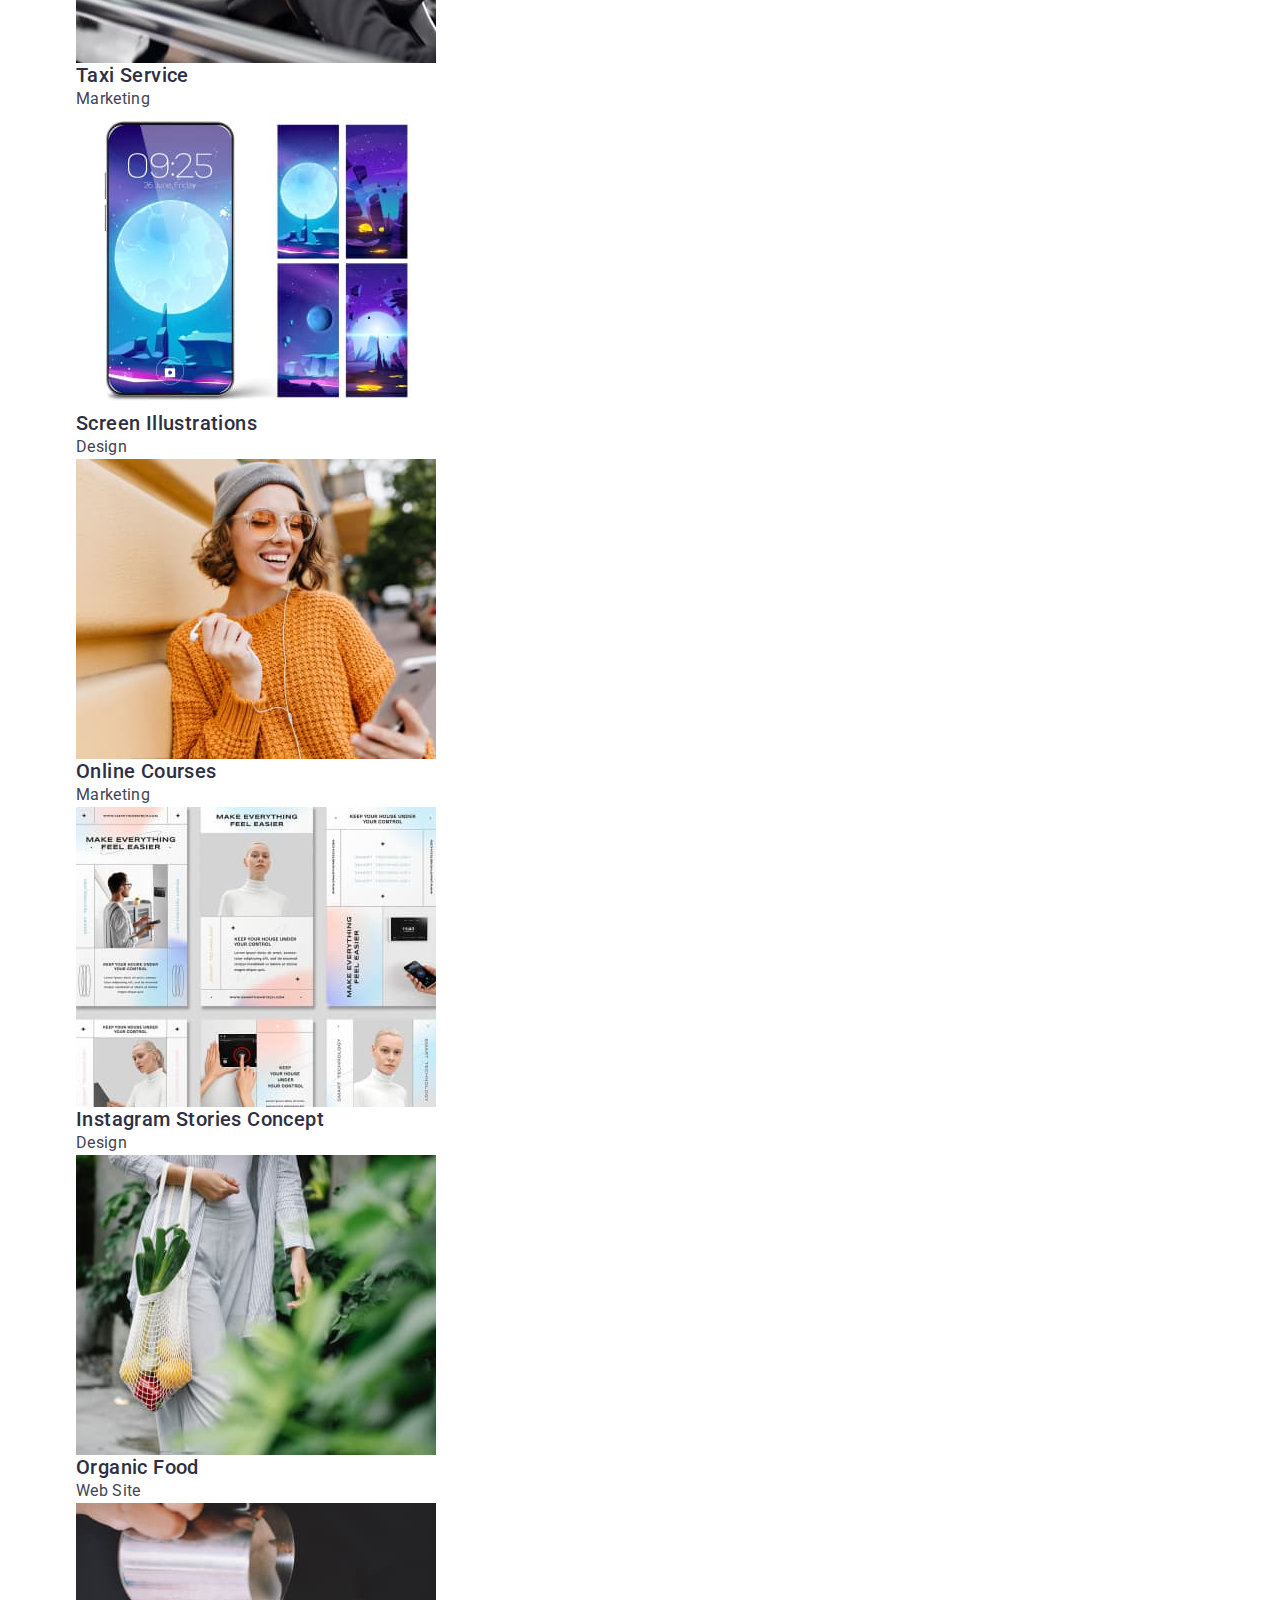
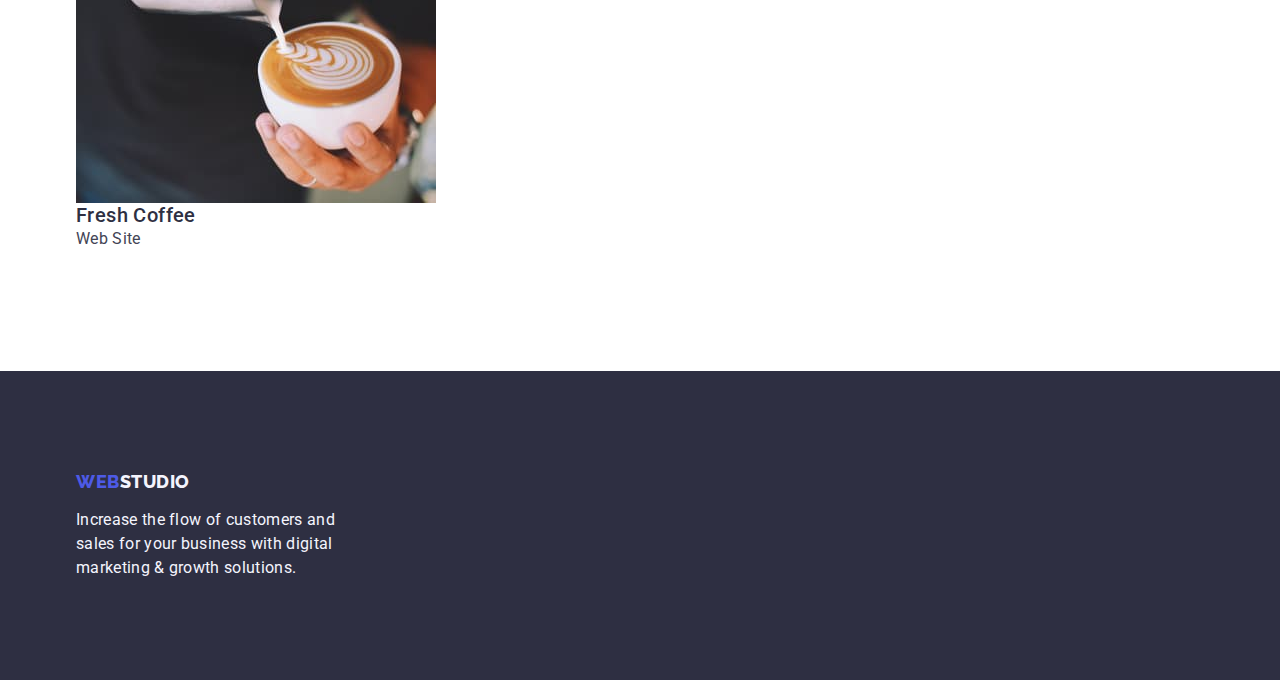
==== commit 8eff3350: "9" ====
--- a/portfolio.html
+++ b/portfolio.html
@@ -18,38 +18,40 @@
     <link rel="stylesheet" href="./css/styles.css" />
   </head>
   <body>
-    <header>
-      <nav>
-        <a class="logo link" href="./index.html">
-          Web<span class="logotope">Studio</span></a
-        >
-        <ul class="header-link list">
-          <li><a class="onelinks link" href="./index.html">Studio</a></li>
-          <li>
-            <a class="onelinks link" href="./portfolio.html">Portfolio</a>
-          </li>
-          <li><a class="onelinks link" href="">Contacts</a></li>
-        </ul>
-      </nav>
-      <address class="blue">
-        <ul class="list addr">
-          <li>
-            <a class="contacts link" href="mailto:info@devstudio.com"
-              >info@devstudio.com</a
-            >
-          </li>
-          <li>
-            <a class="contacts link" href="tel:+110001111111"
-              >+11 (000) 111-11-11</a
-            >
-          </li>
-        </ul>
-      </address>
+    <header class="open">
+      <div class="container header-div">
+        <nav class="header-nav">
+          <a class="logo link" href="./index.html">
+            Web<span class="logotope">Studio</span></a
+          >
+          <ul class="list header-ul">
+            <li><a class="onelinks link" href="./index.html">Studio</a></li>
+            <li>
+              <a class="onelinks link" href="./portfolio.html">Portfolio</a>
+            </li>
+            <li><a class="onelinks link" href="">Contacts</a></li>
+          </ul>
+        </nav>
+        <address class="net">
+          <ul class="list header-ct">
+            <li>
+              <a class="contacts link" href="mailto:info@devstudio.com"
+                >info@devstudio.com</a
+              >
+            </li>
+            <li>
+              <a class="contacts link" href="tel:+110001111111"
+                >+11 (000) 111-11-11</a
+              >
+            </li>
+          </ul>
+        </address>
+      </div>
     </header>
     <main>
       <section class="main-portfolio">
         <div class="container">
-          <h1 hidden>pressbutton</h1>
+          <h1 hidden class="visually-hidden">pressbutton</h1>
           <ul class="list">
             <li><button class="pressbutton" type="button">All</button></li>
             <li><button class="pressbutton" type="button">Web Site</button></li>
--- a/css/styles.css
+++ b/css/styles.css
@@ -61,8 +61,7 @@
   text-decoration: none;
   font-family: "Roboto", sans-serif;
   line-height: 1.5;
-  padding-top: 24px;
-  padding-bottom: 24px;
+
   display: flex;
   flex-direction: row;
   gap: 40px;
@@ -362,21 +361,9 @@
 
 .header-nav {
   display: flex;
-
   align-items: center;
 }
 
-.main-title {
-}
-
-.main-what {
-}
-
-.main-fours {
-}
-
-.footer-increase {
-}
 .header-link {
   gap: 40px;
 }
@@ -390,20 +377,19 @@
   padding-right: 15px;
 }
 .header-ul {
-  padding-top: 24px;
-  padding-bottom: 24px;
   display: flex;
   gap: 40px;
 }
 .header-ct {
   display: flex;
-  padding-top: 24px;
-  padding-bottom: 24px;
+
   gap: 40px;
 }
 .header-div {
   display: flex;
   justify-content: space-between;
+  align-items: center;
+  height: 72px;
 }
 .logo-footer {
   margin-bottom: 16px;
@@ -421,8 +407,18 @@
 }
 
 .visually-hidden {
-  color: var(--primary-navy-color);
-}
+  position: absolute;
+  width: 1px;
+  height: 1px;
+  margin: -1px;
+  border: 0;
+  padding: 0;
+  white-space: nowrap;
+  clip-path: inset(100%);
+  clip: rect(0 0 0 0);
+  overflow: hidden;
+}
+
 .div-three {
   display: flex;
   gap: 24px;
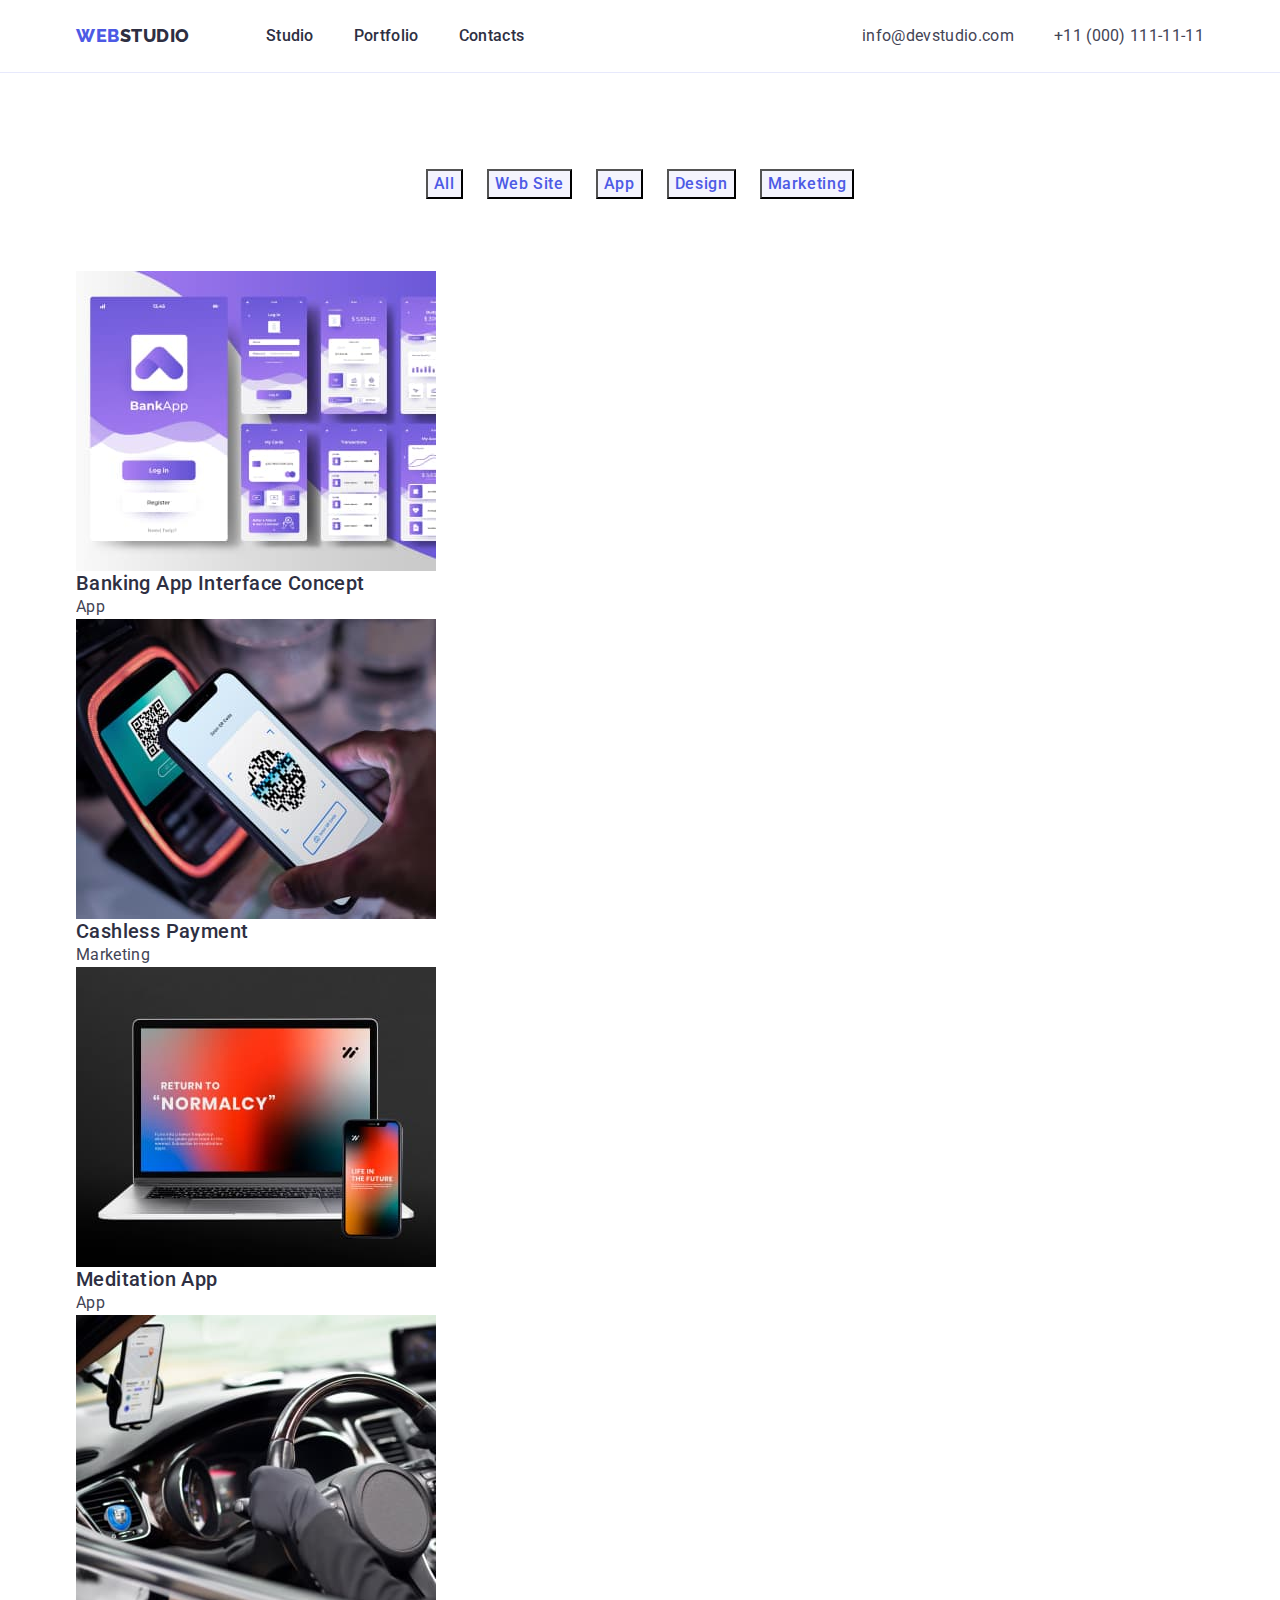
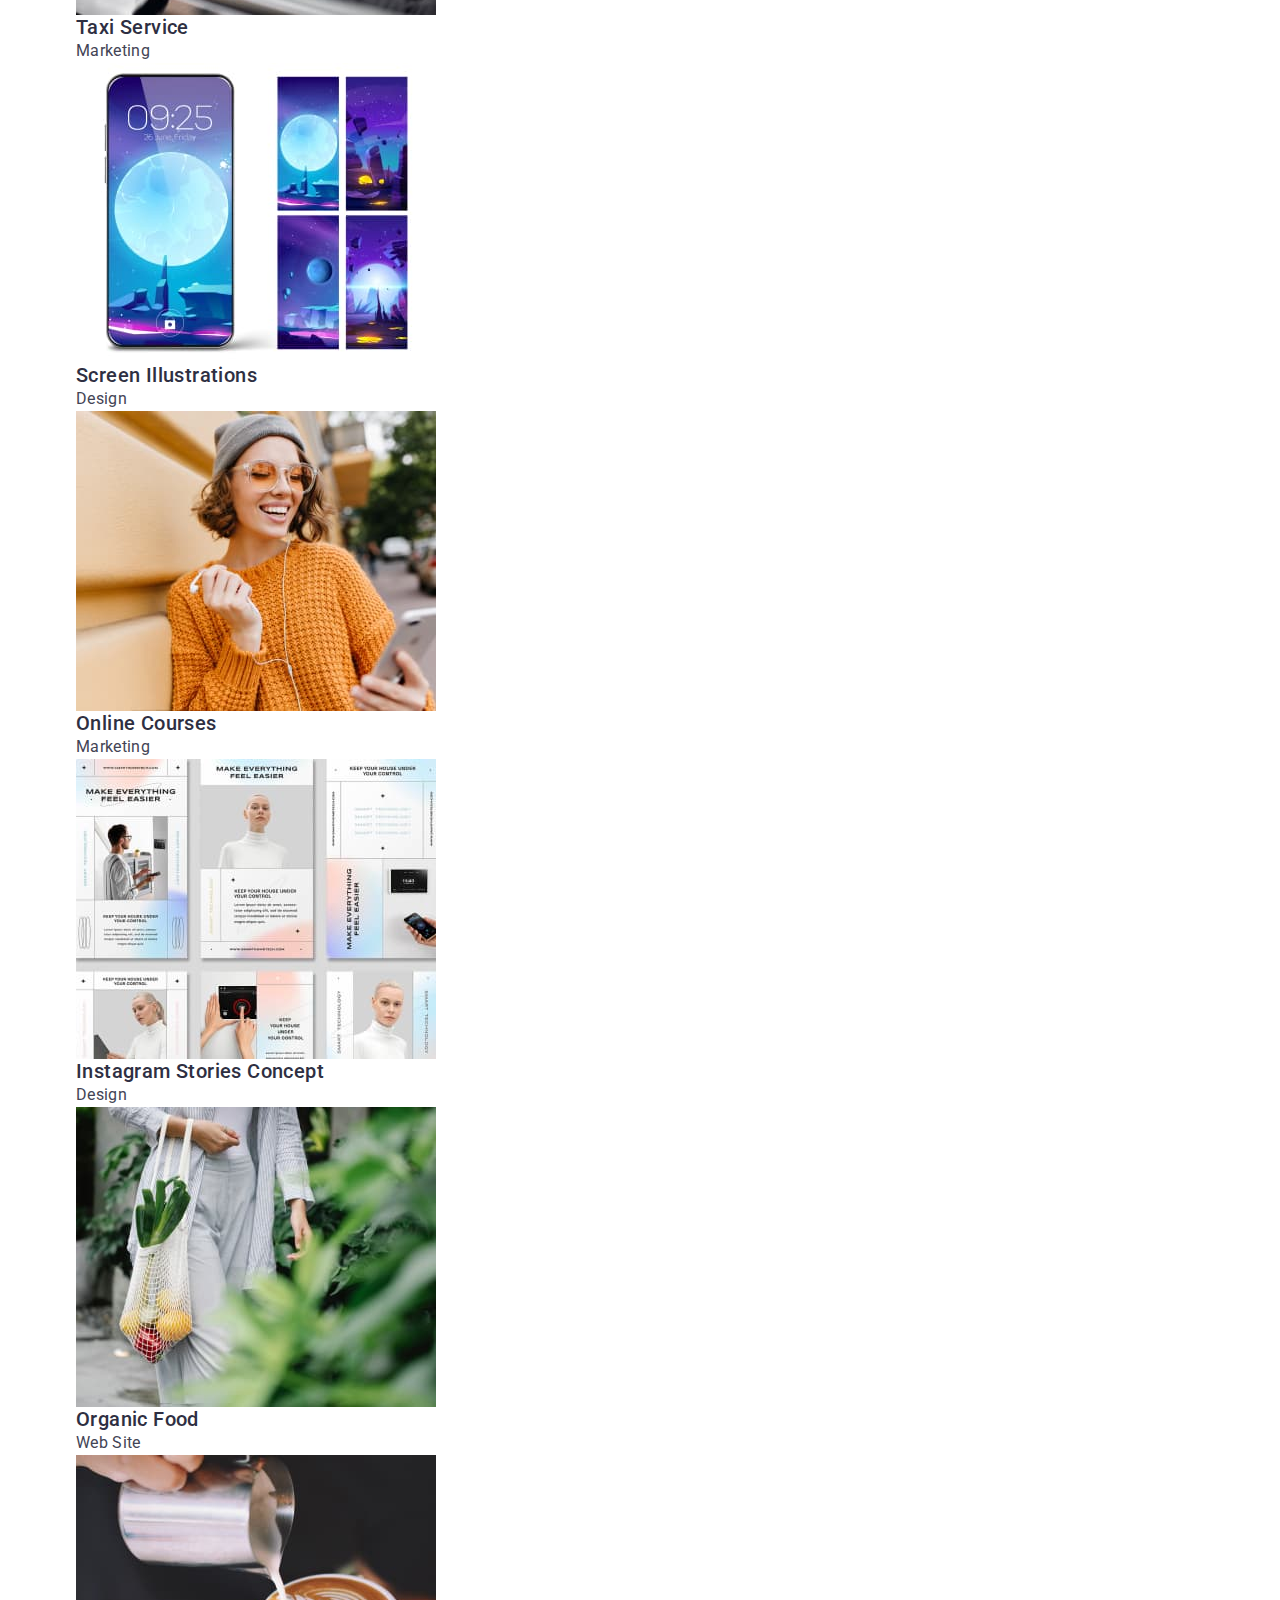
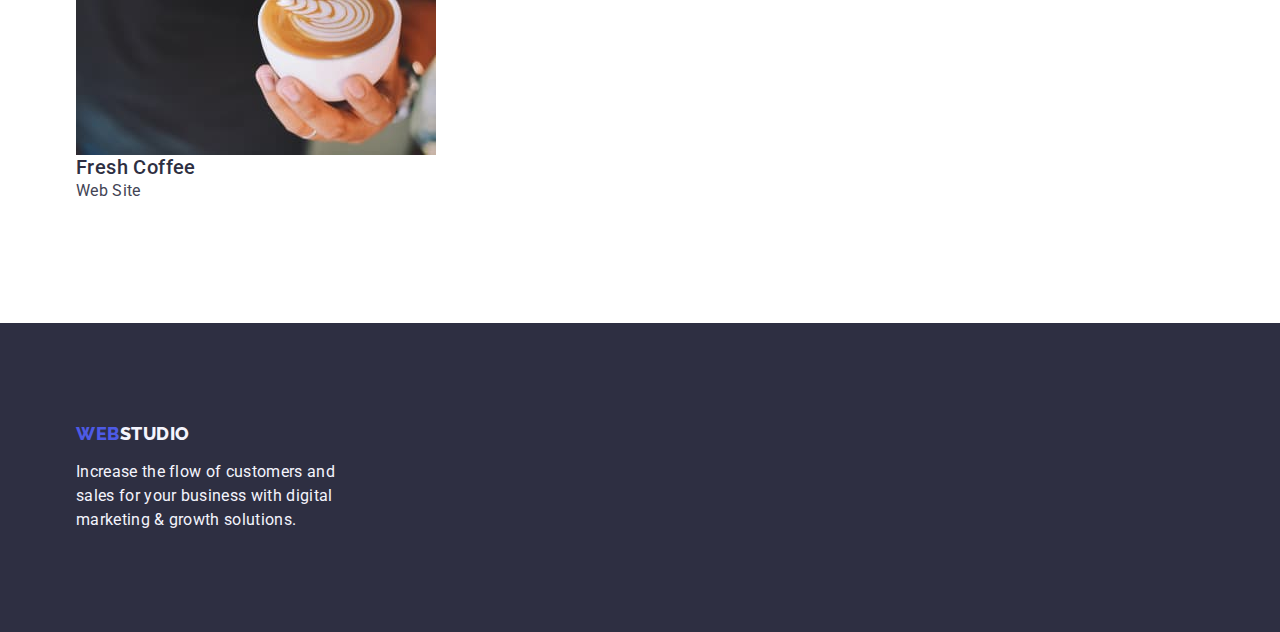
==== commit 1cbab08d: "1" ====
--- a/portfolio.html
+++ b/portfolio.html
@@ -52,7 +52,7 @@
       <section class="main-portfolio">
         <div class="container">
           <h1 hidden class="visually-hidden">pressbutton</h1>
-          <ul class="list">
+          <ul class="list portfolio-button">
             <li><button class="pressbutton" type="button">All</button></li>
             <li><button class="pressbutton" type="button">Web Site</button></li>
             <li><button class="pressbutton" type="button">App</button></li>
--- a/css/styles.css
+++ b/css/styles.css
@@ -61,7 +61,7 @@
   text-decoration: none;
   font-family: "Roboto", sans-serif;
   line-height: 1.5;
-
+  padding: 24px 0;
   display: flex;
   flex-direction: row;
   gap: 40px;
@@ -111,10 +111,11 @@
   font-size: 56px;
   line-height: 1.07;
   letter-spacing: 0.02em;
-  text-align: center;
+
   color: #ffffff;
-  text-align: center;
+
   max-width: 496px;
+  margin-bottom: 48px;
 }
 .orders {
   background-color: #4d5ae5;
@@ -437,3 +438,9 @@
 .main-portfolio {
   padding: 96px 0 120px 0;
 }
+.portfolio-button {
+  display: flex;
+  justify-content: center;
+  gap: 24px;
+  margin-bottom: 72px;
+}
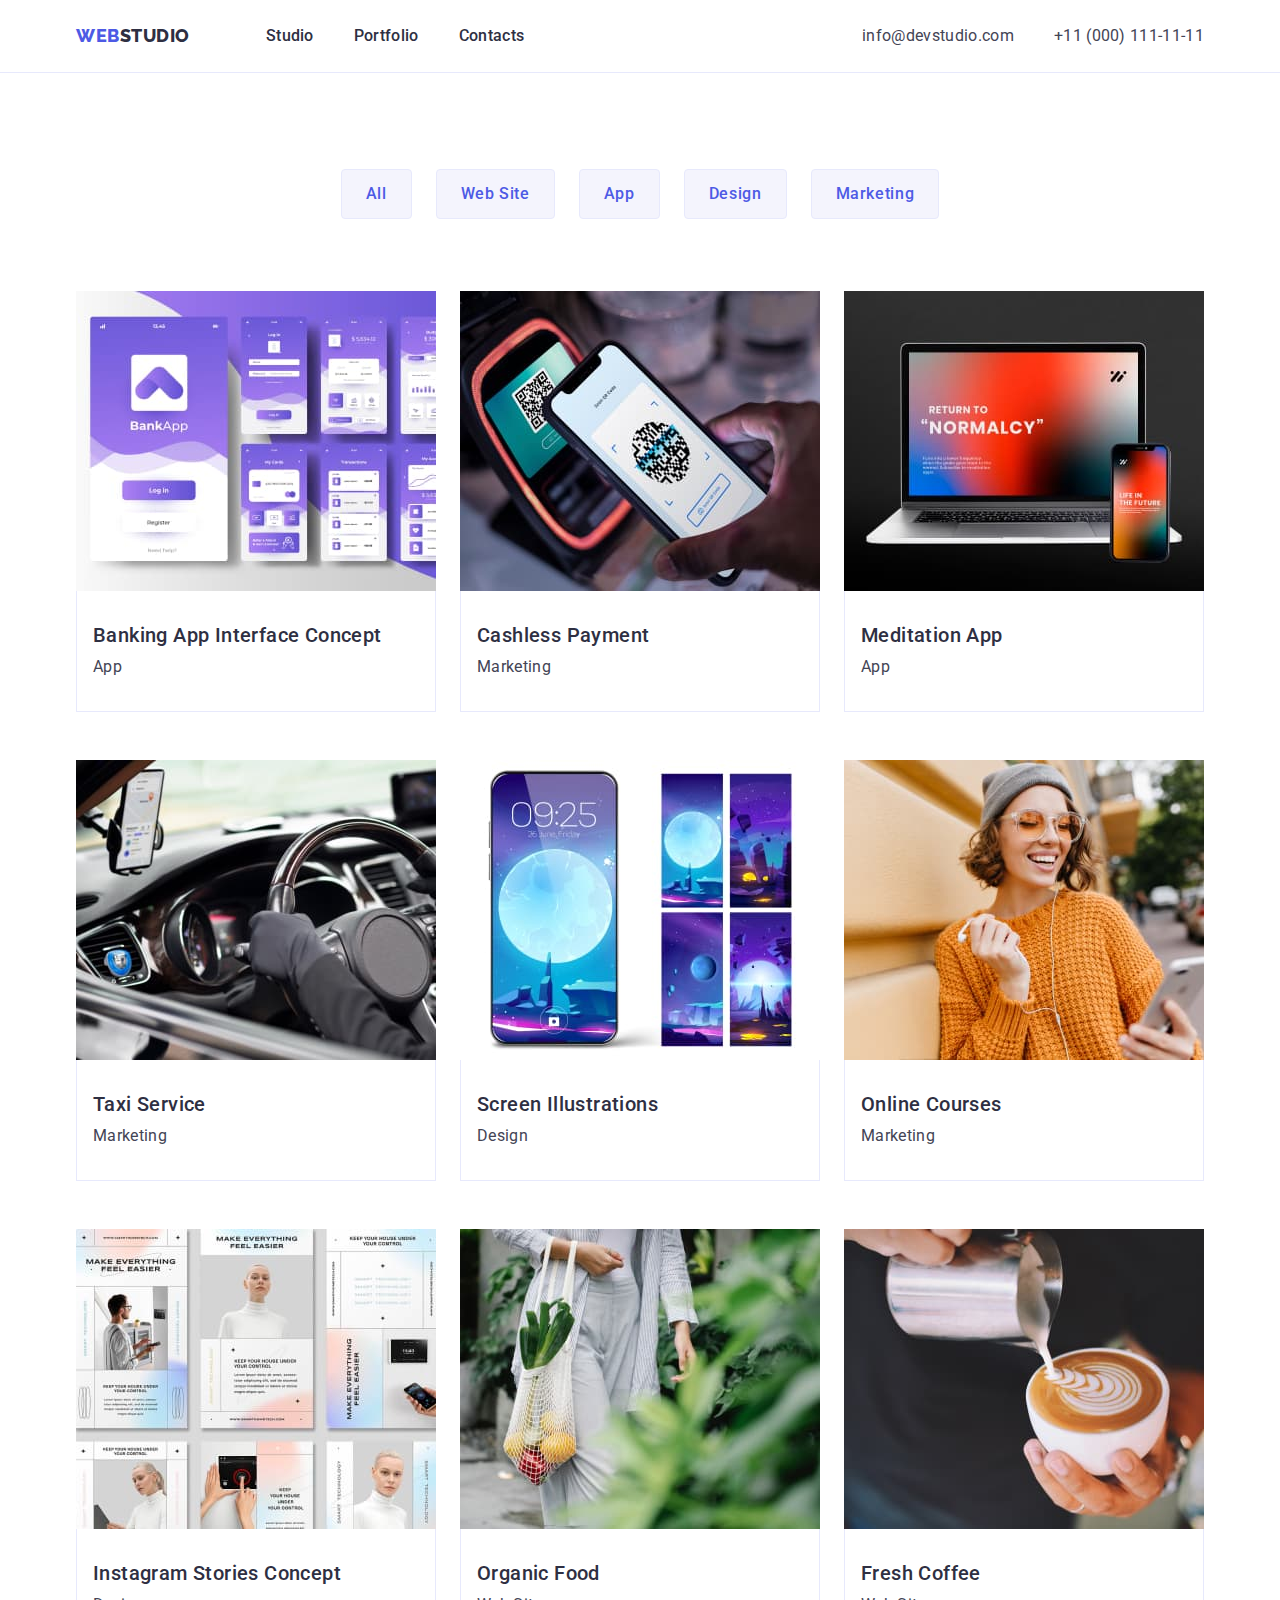
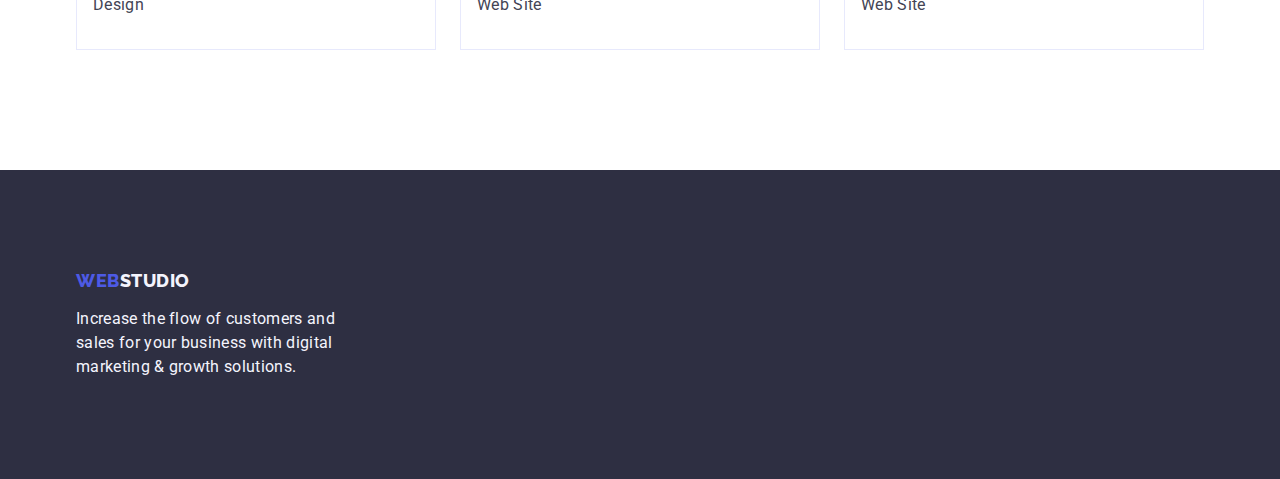
==== commit a797bf59: "8" ====
--- a/portfolio.html
+++ b/portfolio.html
@@ -62,53 +62,59 @@
             </li>
           </ul>
 
-          <ul class="list">
-            <li>
+          <ul class="list portfolio-pictures">
+            <li class="portfolio-im">
               <a class="link" href="">
                 <img src="./images/dz2/img.jpg" alt="вкладки" width="360" />
-
-                <h2 class="page">Banking App Interface Concept</h2>
-                <p class="tab">App</p>
+                <div class="portfolio-text">
+                  <h2 class="page">Banking App Interface Concept</h2>
+                  <p class="tab">App</p>
+                </div>
               </a>
             </li>
             <li>
               <a class="link" href="">
                 <img src="./images/dz2/img1.jpg" alt="сканер" width="360" />
-
-                <h2 class="page">Cashless Payment</h2>
-                <p class="tab">Marketing</p>
+                <div class="portfolio-text">
+                  <h2 class="page">Cashless Payment</h2>
+                  <p class="tab">Marketing</p>
+                </div>
               </a>
             </li>
             <li>
               <a class="link" href="">
                 <img src="./images/dz2/img2.jpg" alt="ноутбук" width="360" />
-
-                <h2 class="page">Meditation App</h2>
-                <p class="tab">App</p>
+                <div class="portfolio-text">
+                  <h2 class="page">Meditation App</h2>
+                  <p class="tab">App</p>
+                </div>
               </a>
             </li>
             <li>
               <a class="link" href="">
                 <img src="./images/dz2/img3.jpg" alt="автомобиль" width="360" />
-
-                <h2 class="page">Taxi Service</h2>
-                <p class="tab">Marketing</p>
+                <div class="portfolio-text">
+                  <h2 class="page">Taxi Service</h2>
+                  <p class="tab">Marketing</p>
+                </div>
               </a>
             </li>
             <li>
               <a class="link" href="">
                 <img src="./images/dz2/img4.jpg" alt="телефон" width="360" />
-
-                <h2 class="page">Screen Illustrations</h2>
-                <p class="tab">Design</p>
+                <div class="portfolio-text">
+                  <h2 class="page">Screen Illustrations</h2>
+                  <p class="tab">Design</p>
+                </div>
               </a>
             </li>
             <li>
               <a class="link" href="">
                 <img src="./images/dz2/img5.jpg" alt="девушка" width="360" />
-
-                <h2 class="page">Online Courses</h2>
-                <p class="tab">Marketing</p>
+                <div class="portfolio-text">
+                  <h2 class="page">Online Courses</h2>
+                  <p class="tab">Marketing</p>
+                </div>
               </a>
             </li>
             <li>
@@ -118,24 +124,28 @@
                   alt="инстаграммный-конспекс"
                   width="360"
                 />
-                <h2 class="page">Instagram Stories Concept</h2>
-                <p class="tab">Design</p>
+                <div class="portfolio-text">
+                  <h2 class="page">Instagram Stories Concept</h2>
+                  <p class="tab">Design</p>
+                </div>
               </a>
             </li>
             <li>
               <a class="link" href="">
                 <img src="./images/dz2/img7.jpg" alt="еда" width="360" />
-
-                <h2 class="page">Organic Food</h2>
-                <p class="tab">Web Site</p>
+                <div class="portfolio-text">
+                  <h2 class="page">Organic Food</h2>
+                  <p class="tab">Web Site</p>
+                </div>
               </a>
             </li>
             <li>
               <a class="link" href="">
                 <img src="./images/dz2/img8.jpg" alt="кофе" width="360" />
-
-                <h2 class="page">Fresh Coffee</h2>
-                <p class="tab">Web Site</p>
+                <div class="portfolio-text">
+                  <h2 class="page">Fresh Coffee</h2>
+                  <p class="tab">Web Site</p>
+                </div>
               </a>
             </li>
           </ul>
--- a/css/styles.css
+++ b/css/styles.css
@@ -8,6 +8,7 @@
 
   --primary-text: "Roboto", sans-serif;
   --secondary-text: "Raleway", sans-serif;
+  --border-color-button: #e7e9fc;
 }
 
 h1,
@@ -116,6 +117,8 @@
 
   max-width: 496px;
   margin-bottom: 48px;
+  margin-left: auto;
+  margin-right: auto;
 }
 .orders {
   background-color: #4d5ae5;
@@ -132,6 +135,8 @@
   border: none;
   border-radius: 4px;
   min-width: 169px;
+  margin-left: auto;
+  margin-right: auto;
 }
 .orders:hover {
   background-color: #404bbf;
@@ -245,14 +250,20 @@
   color: var(--primary-iris-color);
   background-color: var(--primary-cloud-color);
   cursor: pointer;
+  padding: 12px 24px;
+  border: 1px solid var(--border-color-button);
+
+  border-radius: 4px;
 }
 .pressbutton:hover {
   color: var(--primary-white-color);
   background-color: var(--primary-ocean-color);
+  border: 1px solid transparent;
 }
 .pressbutton:focus {
   color: var(--primary-white-color);
   background-color: var(--primary-ocean-color);
+  border: 1px solid transparent;
 }
 
 .web {
@@ -339,6 +350,7 @@
   line-height: 1.2;
   letter-spacing: 0.02em;
   color: var(--primary-navy-color);
+  margin-bottom: 8px;
 }
 .tab {
   font-family: "Roboto", sans-serif;
@@ -444,3 +456,17 @@
   gap: 24px;
   margin-bottom: 72px;
 }
+.portfolio-pictures {
+  display: flex;
+  flex-wrap: wrap;
+  column-gap: 24px;
+  row-gap: 48px;
+}
+
+.portfolio-im {
+}
+.portfolio-text {
+  padding: 32px 16px;
+  border: 1px solid var(--border-color-button);
+  border-top: none;
+}
